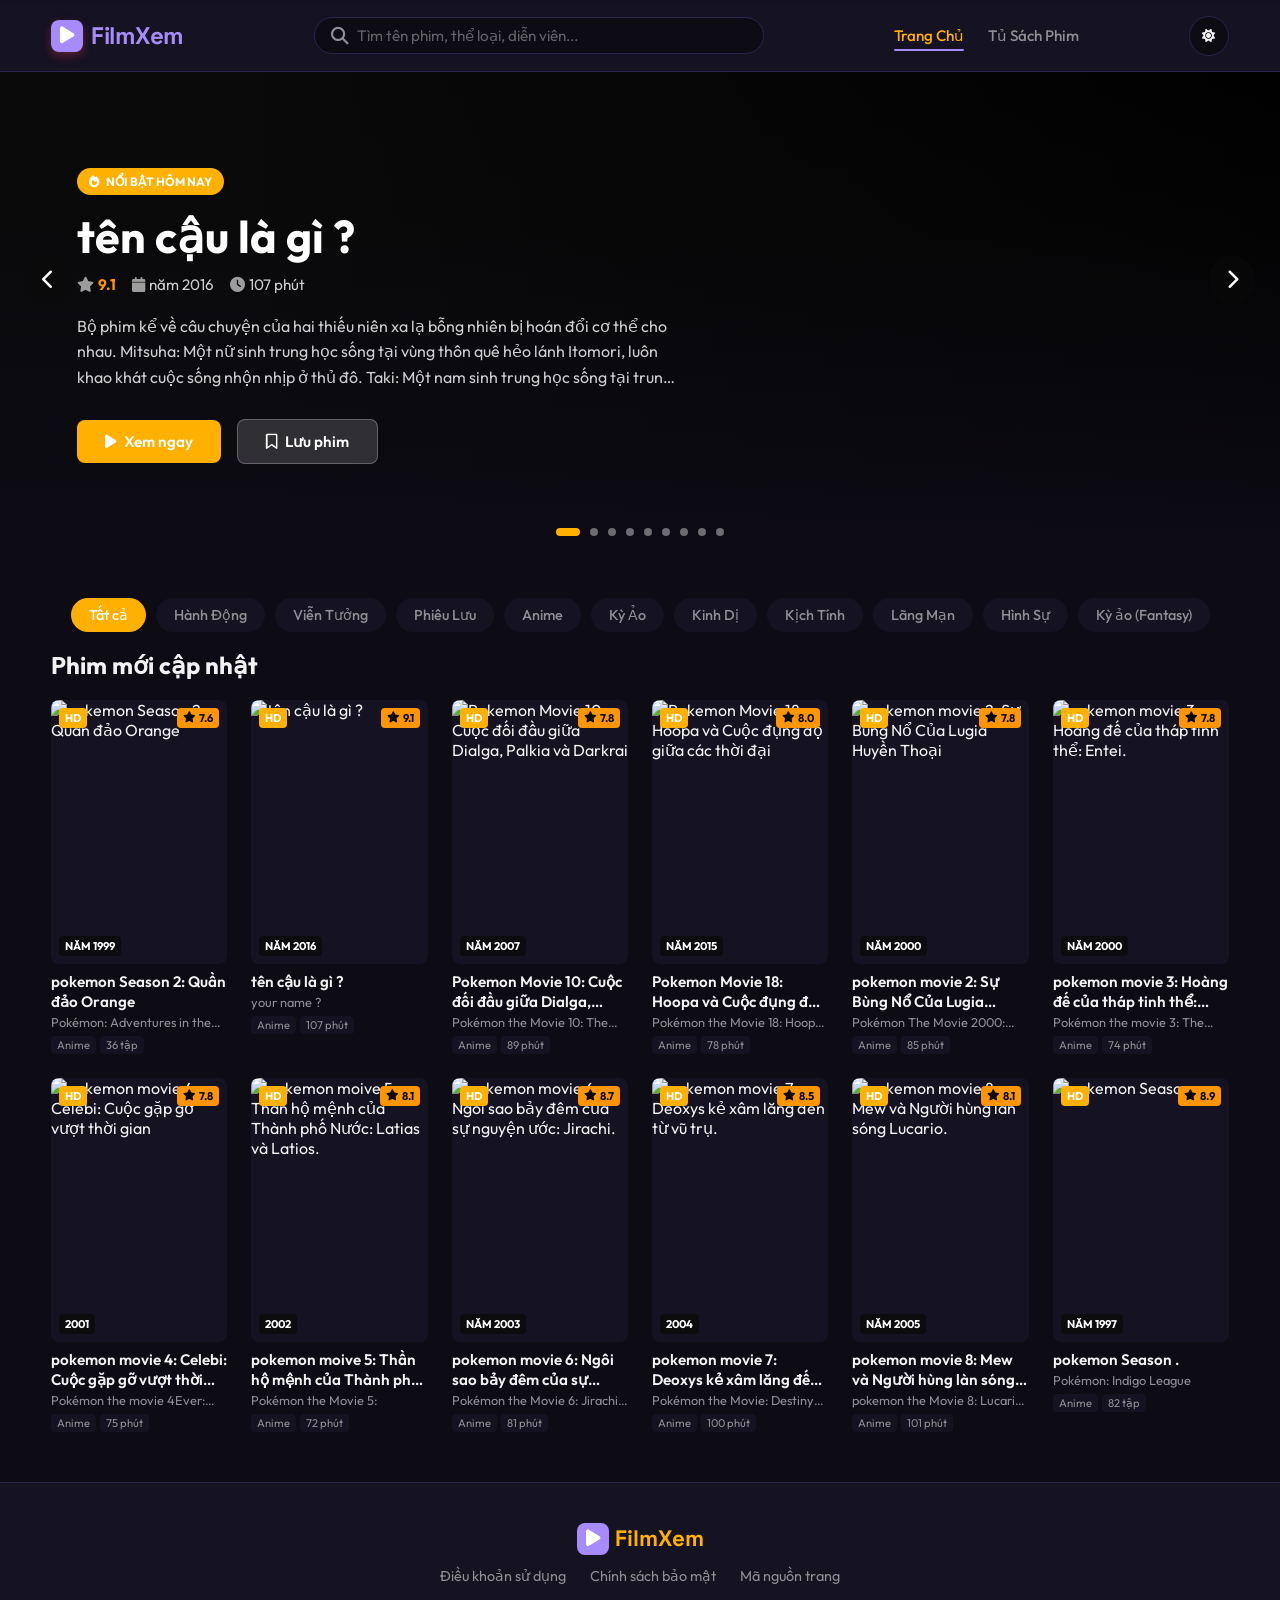
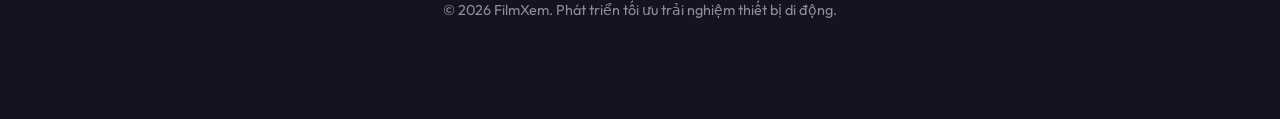
==== index.html @ 0a48dfa0 "implement modular JavaScript controllers and update navigation links across core pages" ====
<!DOCTYPE html>
<html lang="vi">

<head>
  <meta charset="UTF-8">
  <meta name="viewport"
    content="width=device-width, initial-scale=1.0, maximum-scale=1.0, user-scalable=no, viewport-fit=cover">

  <!-- SEO Meta Tags -->
  <title>FilmXem - Trang Xem Phim Trực Tuyến Tốc Độ Cao</title>
  <meta name="description"
    content="FilmXem - Nền tảng xem phim chất lượng cao HD thuyết minh miễn phí với giao diện tối giản hiện đại. Hỗ trợ xem mượt mà trên hệ điều hành Android và các thiết bị di động.">
  <meta name="keywords" content="xem phim, phim moi, phim hd, phim thuyet minh, phim vietsub, filmxem, phim android">
  <meta name="robots" content="index, follow">
  <!-- Favicon / Theme Color for Android / PWA Manifest -->
  <meta name="theme-color" content="#f8fafc" id="themeColorMeta">
  <link rel="icon" type="image/png"
    href="https://i.ibb.co/qMSpTGq1/gugugaga.png">
  <link rel="manifest" href="manifest.json">
  <!-- Google Fonts -->
  <link rel="preconnect" href="https://fonts.googleapis.com">
  <link rel="preconnect" href="https://fonts.gstatic.com" crossorigin>

  <!-- Font Awesome Icons -->
  <link rel="stylesheet" href="https://cdnjs.cloudflare.com/ajax/libs/font-awesome/6.4.0/css/all.min.css">

  <!-- Custom Stylesheets -->
  <link rel="stylesheet" href="css/main.css">
  <link rel="stylesheet" href="css/home.css">
</head>

<body>

  <!-- ==========================================
       MAIN HEADER (DESKTOP)
       ========================================== -->
  <header class="main-header" id="mainHeader">
    <a href="index.html" class="logo" id="headerLogo">
      <div class="logo-icon"><i class="fa-solid fa-play"></i></div>
      FilmXem
    </a>

    <!-- Search Bar -->
    <div class="search-container" id="searchContainer">
      <div class="search-box">
        <i class="fa-solid fa-magnifying-glass search-icon"></i>
        <input type="text" class="search-input js-search-input" placeholder="Tìm tên phim, thể loại, diễn viên..."
          id="desktopSearchInput">
      </div>
    </div>

    <!-- Desktop Navigation Links -->
    <nav class="desktop-nav" id="desktopNav">
      <a href="#" class="nav-link active" data-view="home" id="navHomeLink">Trang Chủ</a>
      <a href="#" class="nav-link" data-view="saved" id="navSavedLink">Tủ Sách Phim</a>
    </nav>

    <!-- Header Actions (Theme Toggle) -->
    <div class="header-actions" id="headerActions">
      <button class="theme-toggle-btn" id="themeToggleBtn" aria-label="Đổi giao diện sáng/tối">
        <i class="fa-solid fa-moon"></i>
      </button>
    </div>
  </header>

  <!-- ==========================================
       MOBILE SEARCH OVERLAY
       ========================================== -->
  <div class="mobile-search-overlay" id="mobileSearchOverlay">
    <button class="theme-toggle-btn" id="closeMobileSearch" aria-label="Đóng tìm kiếm">
      <i class="fa-solid fa-arrow-left"></i>
    </button>
    <div class="mobile-search-box">
      <i class="fa-solid fa-magnifying-glass search-icon"></i>
      <input type="text" class="mobile-search-input js-search-input" placeholder="Tìm kiếm phim..."
        id="mobileSearchInput">
    </div>
  </div>

  <!-- ==========================================
     HERO BANNER (CAROUSEL)
     ========================================== -->
  <section class="hero-wrapper" id="heroWrapper">
    <div class="hero-banner" id="heroBanner">
      <!-- Carousel được render hoàn toàn bởi JS -->
    </div>
  </section>

  <!-- ==========================================
       CATEGORIES / GENRES
       ========================================== -->
  <section class="categories-section" id="categoriesSection">
    <div class="genres-scroll no-scrollbar" id="genresScroll">
      <!-- Dynamic Genre Badges Loaded from home.js -->
    </div>
  </section>

  <!-- ==========================================
       MAIN MOVIES LIST
       ========================================== -->
  <main class="movies-section" id="moviesSection">
    <div class="section-header">
      <h2 class="section-title" id="sectionTitle">Phim mới cập nhật</h2>
    </div>

    <div class="movies-grid" id="moviesGrid">
      <!-- Dynamic Movies Grid Loaded from home.js -->
    </div>
  </main>

  <!-- ==========================================
       FOOTER
       ========================================== -->
  <footer class="main-footer" id="mainFooter">
    <div class="footer-logo">
      <div class="logo-icon" style="box-shadow: none;"><i class="fa-solid fa-play animate-pulse"></i></div>
      FilmXem
    </div>
    <div class="footer-links">
      <a href="Terms-of-use.html" class="footer-link">Điều khoản sử dụng</a>
      <a href="Privacy-policy" class="footer-link">Chính sách bảo mật</a>
      <a href="https://github.com/khanhdocnope/film/tree/main" class="footer-link">Mã nguồn trang</a>
    </div>
    <p>&copy; 2026 FilmXem. Phát triển tối ưu trải nghiệm thiết bị di động.</p>
  </footer>

  <!-- ==========================================
       MOBILE BOTTOM NAVIGATION BAR
       ========================================== -->
  <nav class="mobile-nav-bar" id="mobileNavBar">
    <button class="mobile-nav-item active" data-tab="home" id="btnTabHome">
      <i class="fa-solid fa-house"></i>
      <span>Trang chủ</span>
    </button>
    <button class="mobile-nav-item" data-tab="genres" id="btnTabGenres">
      <i class="fa-solid fa-shapes"></i>
      <span>Thể loại</span>
    </button>
    <button class="mobile-nav-item" data-tab="search" id="btnTabSearch">
      <i class="fa-solid fa-magnifying-glass"></i>
      <span>Tìm kiếm</span>
    </button>
    <button class="mobile-nav-item" data-tab="saved" id="btnTabSaved">
      <i class="fa-solid fa-bookmark"></i>
      <span>Đã lưu</span>
    </button>
  </nav>

  <!-- Load Scripts -->
  <script src="js/database.js"></script>
  <script src="js/core.js"></script>
  <script src="js/home.js"></script>
</body>

</html>
---- css/main.css ----
@import url('https://fonts.googleapis.com/css2?family=Outfit:wght@300;400;500;600;700;800&family=Space+Grotesk:wght@500;700&display=swap');

/* ==========================================
   DESIGN SYSTEM & VARIABLES
   ========================================== */
:root {
  /* Fonts */
  --font-primary: 'Outfit', -apple-system, BlinkMacSystemFont, "Segoe UI", Roboto, Helvetica, Arial, sans-serif;
  --font-display: 'Space Grotesk', -apple-system, BlinkMacSystemFont, "Segoe UI", Roboto, Helvetica, Arial, sans-serif;

  /* Colors (Light Mode Default - Clean & Flat) */
  --bg-primary: #F5F3FF;
  --bg-secondary: #FFFFFF;
  --text-primary: #1C1C1E;
  --text-secondary: #8E8E93;
  --text-muted: #AEAEB2;
  
  --accent: #FF9500;           /* Golden/Amber matching her eyes & hair */
  --accent-rgb: 255, 149, 0;
  --accent-gradient: #8B5CF6;  /* Soft purple accent */
  --accent-light: rgba(255, 149, 0, 0.08);
  
  --border-color: #E9D5FF;     /* Soft lilac border */
  --glass-bg: #FFFFFF;
  --glass-border: #E5E5EA;
  --backdrop-blur: none;       /* NO Glassmorphism */
  
  /* Shadows - Minimal usage, very light */
  --shadow-sm: 0 1px 4px rgba(0,0,0,0.08);
  --shadow-md: 0 1px 4px rgba(0,0,0,0.08);
  --shadow-lg: 0 1px 4px rgba(0,0,0,0.08);
  --card-shadow: 0 1px 4px rgba(0,0,0,0.08);
  
  /* Radii */
  --radius-sm: 8px;
  --radius-md: 8px;
  --radius-lg: 12px;
  --radius-full: 9999px;

  /* Layout */
  --header-height: 72px;
  --mobile-nav-height: 64px;
  --transition-smooth: all 0.2s ease;
}

/* Dark Mode Variables (Netflix/Apple TV+ style) */
body.dark-mode {
  --bg-primary: #0D0B14;       /* Deep violet-black matching uniform shadows */
  --bg-secondary: #151221;     /* Deep slate purple matching uniform/leaves */
  --text-primary: rgba(255, 255, 255, 0.95); /* Pure white */
  --text-secondary: #8E8E93;   /* Muted gray */
  --text-muted: #636366;       /* Darker muted gray */
  
  --accent: #FFB000;           /* Vibrant golden yellow matching her eyes */
  --accent-rgb: 255, 176, 0;
  --accent-gradient: #A78BFA;  /* Lavender accent */
  --accent-light: rgba(255, 176, 0, 0.1);
  
  --border-color: #2E224F;     /* Dark purple border */
  --glass-bg: #151221;
  --glass-border: #2E224F;
  
  --shadow-sm: 0 1px 4px rgba(0,0,0,0.08);
  --shadow-md: 0 1px 4px rgba(0,0,0,0.08);
  --shadow-lg: 0 1px 4px rgba(0,0,0,0.08);
  --card-shadow: 0 1px 4px rgba(0,0,0,0.08);
}

/* ==========================================
   BASE RESETS
   ========================================== */
* {
  box-sizing: border-box;
  margin: 0;
  padding: 0;
}

body {
  font-family: var(--font-primary);
  background-color: var(--bg-primary);
  color: var(--text-primary);
  overflow-x: hidden;
  transition: background-color 0.4s ease, color 0.4s ease;
  min-height: 100vh;
  -webkit-tap-highlight-color: transparent;
}

a {
  text-decoration: none;
  color: inherit;
}

button {
  background: none;
  border: none;
  cursor: pointer;
  font-family: inherit;
  outline: none;
}

img {
  max-width: 100%;
  height: auto;
  display: block;
}

/* Scrollbar */
::-webkit-scrollbar {
  width: 8px;
  height: 8px;
}
::-webkit-scrollbar-track {
  background: var(--bg-primary);
}
::-webkit-scrollbar-thumb {
  background: var(--border-color);
  border-radius: var(--radius-full);
}
::-webkit-scrollbar-thumb:hover {
  background: var(--text-muted);
}

.no-scrollbar::-webkit-scrollbar {
  display: none;
}
.no-scrollbar {
  -ms-overflow-style: none;
  scrollbar-width: none;
}

/* ==========================================
   HEADER SECTION
   ========================================== */
.main-header {
  position: fixed;
  top: 0;
  left: 0;
  width: 100%;
  height: var(--header-height);
  background-color: var(--glass-bg);
  backdrop-filter: var(--backdrop-blur);
  -webkit-backdrop-filter: var(--backdrop-blur);
  border-bottom: 1px solid var(--glass-border);
  z-index: 100;
  display: flex;
  align-items: center;
  justify-content: space-between;
  padding: 0 4%;
  transition: var(--transition-smooth);
}

.main-header.scrolled {
  box-shadow: var(--shadow-sm);
  background-color: var(--bg-secondary);
}

.logo {
  display: flex;
  align-items: center;
  gap: 8px;
  font-family: var(--font-display);
  font-size: 1.5rem;
  font-weight: 700;
  letter-spacing: -0.5px;
  background: var(--accent-gradient);
  -webkit-background-clip: text;
  -webkit-text-fill-color: transparent;
}

.logo-icon {
  width: 32px;
  height: 32px;
  background: var(--accent-gradient);
  border-radius: 8px;
  display: flex;
  align-items: center;
  justify-content: center;
  color: white;
  -webkit-text-fill-color: white;
  font-size: 1.2rem;
  box-shadow: 0 4px 10px rgba(244, 63, 94, 0.3);
}

/* Search Box */
.search-container {
  flex: 0 1 450px;
  position: relative;
  margin: 0 20px;
}

.search-box {
  width: 100%;
  display: flex;
  align-items: center;
  background-color: var(--bg-primary);
  border: 1.5px solid var(--border-color);
  border-radius: var(--radius-full);
  padding: 8px 16px;
  transition: var(--transition-smooth);
}

.search-box:focus-within {
  border-color: var(--accent);
  box-shadow: 0 0 0 4px var(--accent-light);
  background-color: var(--bg-secondary);
}

.search-input {
  width: 100%;
  border: none;
  background: transparent;
  color: var(--text-primary);
  font-family: inherit;
  font-size: 0.95rem;
  margin-left: 8px;
  outline: none;
}

.search-input::placeholder {
  color: var(--text-muted);
}

.search-icon {
  color: var(--text-secondary);
  font-size: 1.1rem;
}

/* Nav Links */
.desktop-nav {
  display: flex;
  align-items: center;
  gap: 24px;
}

.nav-link {
  font-weight: 500;
  font-size: 0.95rem;
  color: var(--text-secondary);
  transition: var(--transition-smooth);
  position: relative;
  padding: 6px 0;
}

.nav-link:hover, .nav-link.active {
  color: var(--accent);
}

.nav-link::after {
  content: '';
  position: absolute;
  bottom: 0;
  left: 0;
  width: 0;
  height: 2px;
  background: var(--accent-gradient);
  transition: var(--transition-smooth);
  border-radius: var(--radius-full);
}

.nav-link:hover::after, .nav-link.active::after {
  width: 100%;
}

.header-actions {
  display: flex;
  align-items: center;
  gap: 16px;
}

.theme-toggle-btn {
  width: 40px;
  height: 40px;
  border-radius: var(--radius-full);
  display: flex;
  align-items: center;
  justify-content: center;
  background-color: var(--bg-primary);
  border: 1px solid var(--border-color);
  color: var(--text-primary);
  transition: var(--transition-smooth);
}

.theme-toggle-btn:hover {
  transform: rotate(15deg) scale(1.05);
  background-color: var(--border-color);
}

/* ==========================================
   MOBILE SEARCH OVERLAY
   ========================================== */
.mobile-search-overlay {
  position: fixed;
  top: 0;
  left: 0;
  width: 100%;
  height: var(--header-height);
  background-color: var(--bg-secondary);
  z-index: 101;
  display: flex;
  align-items: center;
  padding: 0 16px;
  gap: 12px;
  transform: translateY(-100%);
  transition: var(--transition-smooth);
  box-shadow: var(--shadow-sm);
}

.mobile-search-overlay.active {
  transform: translateY(0);
}

.mobile-search-box {
  flex-grow: 1;
  display: flex;
  align-items: center;
  background-color: var(--bg-primary);
  border: 1px solid var(--border-color);
  border-radius: var(--radius-full);
  padding: 8px 12px;
}

.mobile-search-input {
  width: 100%;
  border: none;
  background: transparent;
  outline: none;
  color: var(--text-primary);
  font-family: inherit;
  font-size: 0.95rem;
  margin-left: 6px;
}

/* ==========================================
   SHARED MOVIE CARDS (FOR RELATED GRIDS)
   ========================================== */
.movie-card {
  background-color: transparent !important;
  border-radius: 0 !important;
  border: none !important;
  overflow: visible !important;
  box-shadow: none !important;
  display: flex;
  flex-direction: column;
  height: auto;
  text-decoration: none;
}

.movie-card:hover {
  transform: none;
}

.card-poster-wrapper {
  position: relative;
  width: 100%;
  aspect-ratio: 2 / 3;
  border-radius: 8px;
  overflow: hidden;
  background-color: var(--bg-secondary);
  transition: transform 0.2s ease;
}

.movie-card:hover .card-poster-wrapper {
  transform: scale(1.05);
  box-shadow: 0 12px 24px rgba(0, 0, 0, 0.5);
}

.card-poster {
  width: 100%;
  height: 100%;
  object-fit: cover;
}

.card-badges {
  position: absolute;
  top: 8px;
  left: 8px;
  right: 8px;
  bottom: 8px;
  z-index: 2;
  pointer-events: none;
}

.card-badge {
  position: absolute;
  padding: 3px 6px;
  border-radius: 4px;
  font-size: 0.7rem;
  font-weight: 700;
  text-transform: uppercase;
  color: white;
  box-shadow: none;
}

.badge-quality {
  top: 0;
  left: 0;
  background-color: var(--accent);
}

.badge-rating {
  top: 0;
  right: 0;
  background-color: #FF9500;
  color: #0A0A0B;
  display: flex;
  align-items: center;
  gap: 3px;
}

.badge-year {
  bottom: 0;
  left: 0;
  background-color: rgba(10, 10, 11, 0.8);
}

.card-hover-overlay {
  position: absolute;
  inset: 0;
  background: rgba(10, 10, 11, 0.4);
  backdrop-filter: none;
  -webkit-backdrop-filter: none;
  display: flex;
  align-items: center;
  justify-content: center;
  opacity: 0;
  transition: var(--transition-smooth);
  z-index: 1;
}

.movie-card:hover .card-hover-overlay {
  opacity: 1;
}

.play-circle {
  width: 44px;
  height: 44px;
  border-radius: var(--radius-full);
  background: var(--accent);
  color: white;
  display: flex;
  align-items: center;
  justify-content: center;
  font-size: 1.25rem;
  box-shadow: none;
  transform: scale(0.8);
  transition: var(--transition-smooth);
}

.movie-card:hover .play-circle {
  transform: scale(1);
}

.card-info {
  padding: 8px 0 0 0;
  display: flex;
  flex-direction: column;
  background-color: transparent !important;
}

.card-title {
  font-size: 0.95rem;
  font-weight: 600;
  line-height: 1.3;
  color: var(--text-primary);
  margin-bottom: 2px;
  display: -webkit-box;
  -webkit-line-clamp: 2;
  -webkit-box-orient: vertical;
  overflow: hidden;
}

.card-title-sub {
  font-size: 0.8rem;
  color: var(--text-secondary);
  margin-bottom: 4px;
  display: -webkit-box;
  -webkit-line-clamp: 1;
  -webkit-box-orient: vertical;
  overflow: hidden;
}

.card-tags {
  display: flex;
  flex-wrap: wrap;
  gap: 4px;
  margin-top: 2px;
}

.card-tag {
  font-size: 0.7rem;
  color: var(--text-secondary);
  background-color: var(--bg-secondary);
  padding: 2px 6px;
  border-radius: 4px;
  border: none;
}

/* ==========================================
   FOOTER
   ========================================== */
.main-footer {
  background-color: var(--bg-secondary);
  border-top: 1px solid var(--border-color);
  padding: 40px 4% 100px;
  text-align: center;
  color: var(--text-secondary);
  font-size: 0.9rem;
}

.footer-logo {
  font-family: var(--font-display);
  font-weight: 700;
  font-size: 1.4rem;
  margin-bottom: 12px;
  color: var(--accent);
  display: inline-flex;
  align-items: center;
  gap: 6px;
}

.footer-links {
  display: flex;
  justify-content: center;
  gap: 24px;
  margin-bottom: 16px;
  flex-wrap: wrap;
}

.footer-link:hover {
  color: var(--accent);
}

/* ==========================================
   MOBILE BOTTOM NAVIGATION BAR
   ========================================== */
.mobile-nav-bar {
  position: fixed;
  bottom: 0;
  left: 0;
  width: 100%;
  height: var(--mobile-nav-height);
  background-color: var(--glass-bg);
  backdrop-filter: var(--backdrop-blur);
  -webkit-backdrop-filter: var(--backdrop-blur);
  border-top: 1px solid var(--glass-border);
  z-index: 100;
  display: none;
  align-items: center;
  justify-content: space-around;
  padding: 0 10px;
  box-shadow: 0 -4px 15px rgba(0, 0, 0, 0.04);
}

.mobile-nav-item {
  display: flex;
  flex-direction: column;
  align-items: center;
  justify-content: center;
  gap: 4px;
  color: var(--text-secondary);
  font-size: 0.75rem;
  font-weight: 500;
  width: 60px;
  height: 100%;
  transition: var(--transition-smooth);
}

.mobile-nav-item i {
  font-size: 1.25rem;
  transition: var(--transition-smooth);
}

.mobile-nav-item.active {
  color: var(--accent);
}

.mobile-nav-item.active i {
  transform: translateY(-2px);
  color: var(--accent);
}

/* ==========================================
   ANIMATIONS
   ========================================== */
@keyframes fadeInUp {
  from {
    opacity: 0;
    transform: translateY(20px);
  }
  to {
    opacity: 1;
    transform: translateY(0);
  }
}

/* ==========================================
   MEDIA QUERIES (COMMON MOBILE/TABLET)
   ========================================== */
@media (max-width: 768px) {
  :root {
    --header-height: 60px;
  }

  body {
    padding-bottom: var(--mobile-nav-height);
  }

  .desktop-nav, .search-container {
    display: none;
  }

  .main-header {
    padding: 0 16px;
    height: var(--header-height);
  }

  .mobile-nav-bar {
    display: flex;
  }

  .movie-card {
    border-radius: var(--radius-sm);
  }

  .card-info {
    padding: 8px;
  }

  .card-title {
    font-size: 0.85rem;
  }

  .card-title-sub {
    font-size: 0.75rem;
    margin-bottom: 4px;
  }

  .card-tags {
    display: none;
  }

  .main-footer {
    padding: 30px 10px 80px;
  }
}
---- css/home.css ----
/* ==========================================
   HOMEPAGE SPECIFIC STYLES
   ========================================== */

.hero-wrapper {
  margin-top: 0;
  padding: 0;
  position: relative;
  width: 100%;
}

.hero-banner {
  position: relative;
  width: 100%;
  height: 560px;
  overflow: hidden;
  background-color: #000;
}

.carousel-container {
  position: relative;
  width: 100%;
  height: 100%;
  overflow: hidden;
}

.carousel-slides {
  display: flex;
  width: 100%;
  height: 100%;
  transition: transform 0.5s cubic-bezier(0.25, 1, 0.5, 1);
  margin: 0;
  padding: 0;
}

.carousel-slide {
  flex: 0 0 100%;
  width: 100%;
  height: 100%;
  background-size: cover;
  background-position: center;
  background-repeat: no-repeat;
  position: relative;
  box-sizing: border-box;
}

.carousel-slide .hero-overlay {
  position: absolute;
  inset: 0;
  background: linear-gradient(to top, var(--bg-primary) 0%, rgba(10, 10, 11, 0.3) 60%, transparent 100%),
              linear-gradient(to right, rgba(10, 10, 11, 0.95) 20%, rgba(10, 10, 11, 0.4) 60%, transparent 100%);
  display: flex;
  align-items: center;
  padding: var(--header-height) 6% 0;
  box-sizing: border-box;
}

body:not(.dark-mode) .carousel-slide .hero-overlay {
  background: linear-gradient(to top, var(--bg-primary) 0%, rgba(255, 255, 255, 0.3) 60%, transparent 100%),
              linear-gradient(to right, rgba(255, 255, 255, 0.95) 20%, rgba(255, 255, 255, 0.4) 60%, transparent 100%);
}

.hero-content {
  max-width: 600px;
  color: #FFFFFF;
  z-index: 2;
  animation: fadeInUp 0.8s cubic-bezier(0.2, 0.8, 0.2, 1);
}

body:not(.dark-mode) .hero-content {
  color: #1C1C1E;
}

.hero-badge {
  display: inline-flex;
  align-items: center;
  gap: 6px;
  background-color: var(--accent);
  color: white !important;
  padding: 6px 12px;
  border-radius: var(--radius-full);
  font-size: 0.75rem;
  font-weight: 700;
  text-transform: uppercase;
  margin-bottom: 16px;
}

.hero-title {
  font-family: var(--font-primary);
  font-size: 2.8rem;
  font-weight: 700;
  line-height: 1.15;
  margin-bottom: 12px;
}

.hero-meta {
  display: flex;
  align-items: center;
  flex-wrap: wrap;
  gap: 16px;
  font-size: 0.95rem;
  color: rgba(255, 255, 255, 0.8);
  margin-bottom: 20px;
}

body:not(.dark-mode) .hero-meta {
  color: var(--text-secondary);
}

.meta-item {
  display: flex;
  align-items: center;
  gap: 4px;
}

.meta-item i {
  color: rgba(255, 255, 255, 0.6);
}

body:not(.dark-mode) .meta-item i {
  color: var(--text-muted);
}

.meta-item.rating {
  color: #FF9500;
  font-weight: 700;
}

.hero-desc {
  font-size: 1rem;
  line-height: 1.6;
  color: rgba(255, 255, 255, 0.8);
  margin-bottom: 28px;
  display: -webkit-box;
  -webkit-line-clamp: 3;
  -webkit-box-orient: vertical;
  overflow: hidden;
}

body:not(.dark-mode) .hero-desc {
  color: var(--text-secondary);
}

.hero-actions {
  display: flex;
  align-items: center;
  gap: 16px;
}

.btn {
  display: inline-flex;
  align-items: center;
  justify-content: center;
  gap: 8px;
  padding: 12px 28px;
  font-weight: 600;
  border-radius: 8px;
  font-size: 0.95rem;
  transition: var(--transition-smooth);
}

.btn-primary {
  background-color: var(--accent);
  color: white;
  box-shadow: none;
}

.btn-primary:hover {
  background-color: #ff476f;
  transform: translateY(-2px);
}

.btn-secondary {
  background-color: rgba(255, 255, 255, 0.15);
  color: white;
  border: 1px solid rgba(255, 255, 255, 0.25);
  backdrop-filter: none;
}

body:not(.dark-mode) .btn-secondary {
  background-color: rgba(0, 0, 0, 0.05);
  color: #1C1C1E;
  border: 1px solid rgba(0, 0, 0, 0.15);
}

.btn-secondary:hover {
  background-color: rgba(255, 255, 255, 0.25);
  transform: translateY(-2px);
}

body:not(.dark-mode) .btn-secondary:hover {
  background-color: rgba(0, 0, 0, 0.1);
}

/* Categories Section */
.categories-section {
  padding: 30px 4% 10px;
}

.section-header {
  display: flex;
  align-items: center;
  justify-content: space-between;
  margin-bottom: 20px;
}

.section-title {
  font-family: var(--font-primary);
  font-size: 1.5rem;
  font-weight: 700;
  display: flex;
  align-items: center;
  gap: 8px;
}

/* Remove vertical pink bar indicator */
.section-title::before {
  display: none !important;
}

.genres-scroll {
  display: flex;
  gap: 12px;
  overflow-x: auto;
  padding: 4px 0 16px;
  scroll-behavior: smooth;
  scroll-snap-type: x mandatory;
}

.genre-badge {
  scroll-snap-align: start;
  flex: 0 0 auto;
  padding: 8px 18px;
  background-color: var(--bg-secondary);
  border: none !important;
  border-radius: var(--radius-full);
  font-size: 0.9rem;
  font-weight: 500;
  color: var(--text-secondary);
  transition: var(--transition-smooth);
  box-shadow: none !important;
}

.genre-badge:hover {
  color: var(--text-primary);
  background-color: var(--border-color);
  transform: none;
}

.genre-badge.active {
  background-color: var(--accent) !important;
  color: white !important;
}

/* Movie Grid */
.movies-section {
  padding: 0 4% 50px;
}

.movies-grid {
  display: grid;
  grid-template-columns: repeat(auto-fill, minmax(160px, 1fr));
  gap: 24px;
}

.no-results {
  grid-column: 1 / -1;
  text-align: center;
  padding: 60px 20px;
  color: var(--text-secondary);
}

.no-results i {
  font-size: 3rem;
  margin-bottom: 12px;
  color: var(--text-muted);
}

/* Carousel controls */
.carousel-btn {
  position: absolute;
  top: 50%;
  transform: translateY(-50%);
  background: rgba(10, 10, 11, 0.5);
  border: none;
  width: 48px;
  height: 48px;
  border-radius: 50%;
  color: white;
  font-size: 1.25rem;
  cursor: pointer;
  z-index: 10;
  transition: all 0.2s ease;
  display: flex;
  align-items: center;
  justify-content: center;
}

.carousel-btn:hover {
  background: var(--accent);
  transform: translateY(-50%) scale(1.1);
}

.carousel-btn.prev {
  left: 24px;
}

.carousel-btn.next {
  right: 24px;
}

.carousel-dots {
  position: absolute;
  bottom: 24px;
  left: 0;
  right: 0;
  display: flex;
  justify-content: center;
  gap: 10px;
  z-index: 10;
}

.dot {
  width: 8px;
  height: 8px;
  background: rgba(255, 255, 255, 0.4);
  border-radius: 50%;
  cursor: pointer;
  transition: all 0.2s ease;
}

.dot.active {
  width: 24px;
  background: var(--accent);
  border-radius: 10px;
}

/* ==========================================
   HOMEPAGE MEDIA QUERIES
   ========================================== */
@media (max-width: 900px) {
  .hero-banner {
    height: 480px;
  }

  .hero-title {
    font-size: 2.2rem;
  }
}

@media (max-width: 768px) {
  .hero-wrapper {
    padding: 0;
    margin-top: 0;
  }

  .hero-banner {
    height: 480px;
    border-radius: 0;
  }

  .carousel-slide .hero-overlay {
    padding: calc(var(--header-height) + 20px) 16px 20px;
    background: linear-gradient(to top, var(--bg-primary) 0%, rgba(10, 10, 11, 0.4) 60%, transparent 100%),
                linear-gradient(to right, rgba(10, 10, 11, 0.95) 20%, rgba(10, 10, 11, 0.4) 60%, transparent 100%) !important;
    align-items: flex-end;
  }

  body:not(.dark-mode) .carousel-slide .hero-overlay {
    background: linear-gradient(to top, var(--bg-primary) 0%, rgba(255, 255, 255, 0.4) 60%, transparent 100%),
                linear-gradient(to right, rgba(255, 255, 255, 0.95) 20%, rgba(255, 255, 255, 0.4) 60%, transparent 100%) !important;
  }

  .hero-content {
    max-width: 100%;
  }

  .hero-badge {
    margin-bottom: 8px;
    padding: 4px 8px;
    font-size: 0.7rem;
  }

  .hero-title {
    font-size: 1.8rem;
    margin-bottom: 6px;
  }

  .hero-meta {
    gap: 10px;
    margin-bottom: 12px;
    font-size: 0.8rem;
  }

  .hero-desc {
    display: none;
  }

  .hero-actions {
    width: 100%;
  }

  .hero-actions .btn {
    flex: 1;
    padding: 10px;
    font-size: 0.85rem;
    border-radius: 8px;
  }

  .categories-section {
    padding: 20px 10px 5px;
  }

  .section-title {
    font-size: 1.25rem;
  }

  .movies-section {
    padding: 0 10px 60px;
  }

  .movies-grid {
    grid-template-columns: repeat(2, 1fr);
    gap: 14px;
  }

  .carousel-btn {
    width: 36px;
    height: 36px;
    font-size: 1rem;
  }

  .carousel-btn.prev {
    left: 10px;
  }

  .carousel-btn.next {
    right: 10px;
  }
}

/* ==========================================
   GENRES SCROLL - CHỈ KÉO NGANG KHI CÓ TỪ 2 DÒNG
   ========================================== */
.genres-scroll {
  display: flex;
  flex-wrap: wrap;
  gap: 10px;
  padding: 8px 0;
  transition: all 0.2s;
}

.genres-scroll.scrollable {
  flex-wrap: nowrap;
  overflow-x: auto;
  -webkit-overflow-scrolling: touch;
  scrollbar-width: none;
  cursor: grab;
  padding-bottom: 12px;
}

.genres-scroll.scrollable:active {
  cursor: grabbing;
}

.genres-scroll.scrollable::-webkit-scrollbar {
  display: none;
}

.genres-scroll .genre-badge {
  flex: 0 0 auto;
  white-space: nowrap;
}

@media (min-width: 768px) {
  .genres-scroll {
    flex-wrap: wrap;
    overflow-x: visible;
    justify-content: center;
  }

  .genres-scroll.scrollable {
    flex-wrap: wrap;
    overflow-x: visible;
    cursor: default;
  }

  .genres-scroll.scrollable:active {
    cursor: default;
  }
}

/* ==========================================
   PERSONAL LIBRARY VIEW (THƯ VIỆN CÁ NHÂN)
   ========================================== */
.library-wrapper {
  display: flex;
  flex-direction: column;
  gap: 40px;
  width: 100%;
}

.library-section {
  display: flex;
  flex-direction: column;
  width: 100%;
}

.library-section-title {
  font-size: 1.25rem;
  font-weight: 700;
  color: var(--text-primary);
  display: flex;
  align-items: center;
  gap: 10px;
  border-left: 4px solid var(--accent);
  padding-left: 10px;
  margin-bottom: 20px;
  text-transform: uppercase;
  letter-spacing: 0.5px;
}

.btn-quick-action {
  position: absolute;
  bottom: 8px;
  right: 8px;
  z-index: 10;
  width: 34px;
  height: 34px;
  border-radius: 50%;
  background: rgba(22, 22, 26, 0.85);
  border: 1px solid rgba(255, 255, 255, 0.1);
  cursor: pointer;
  display: flex;
  align-items: center;
  justify-content: center;
  font-size: 0.9rem;
  transition: all 0.2s cubic-bezier(0.4, 0, 0.2, 1);
  box-shadow: 0 1px 4px rgba(0, 0, 0, 0.15);
}

.btn-clear-progress {
  color: #ef4444;
}

.btn-remove-bookmark {
  color: var(--accent);
}

.btn-quick-action:hover {
  background: var(--accent) !important;
  color: #fff !important;
  transform: scale(1.1);
  border-color: var(--accent);
  box-shadow: 0 4px 12px rgba(229, 9, 20, 0.3);
}

.badge-progress {
  top: 26px !important;
  left: 0 !important;
}
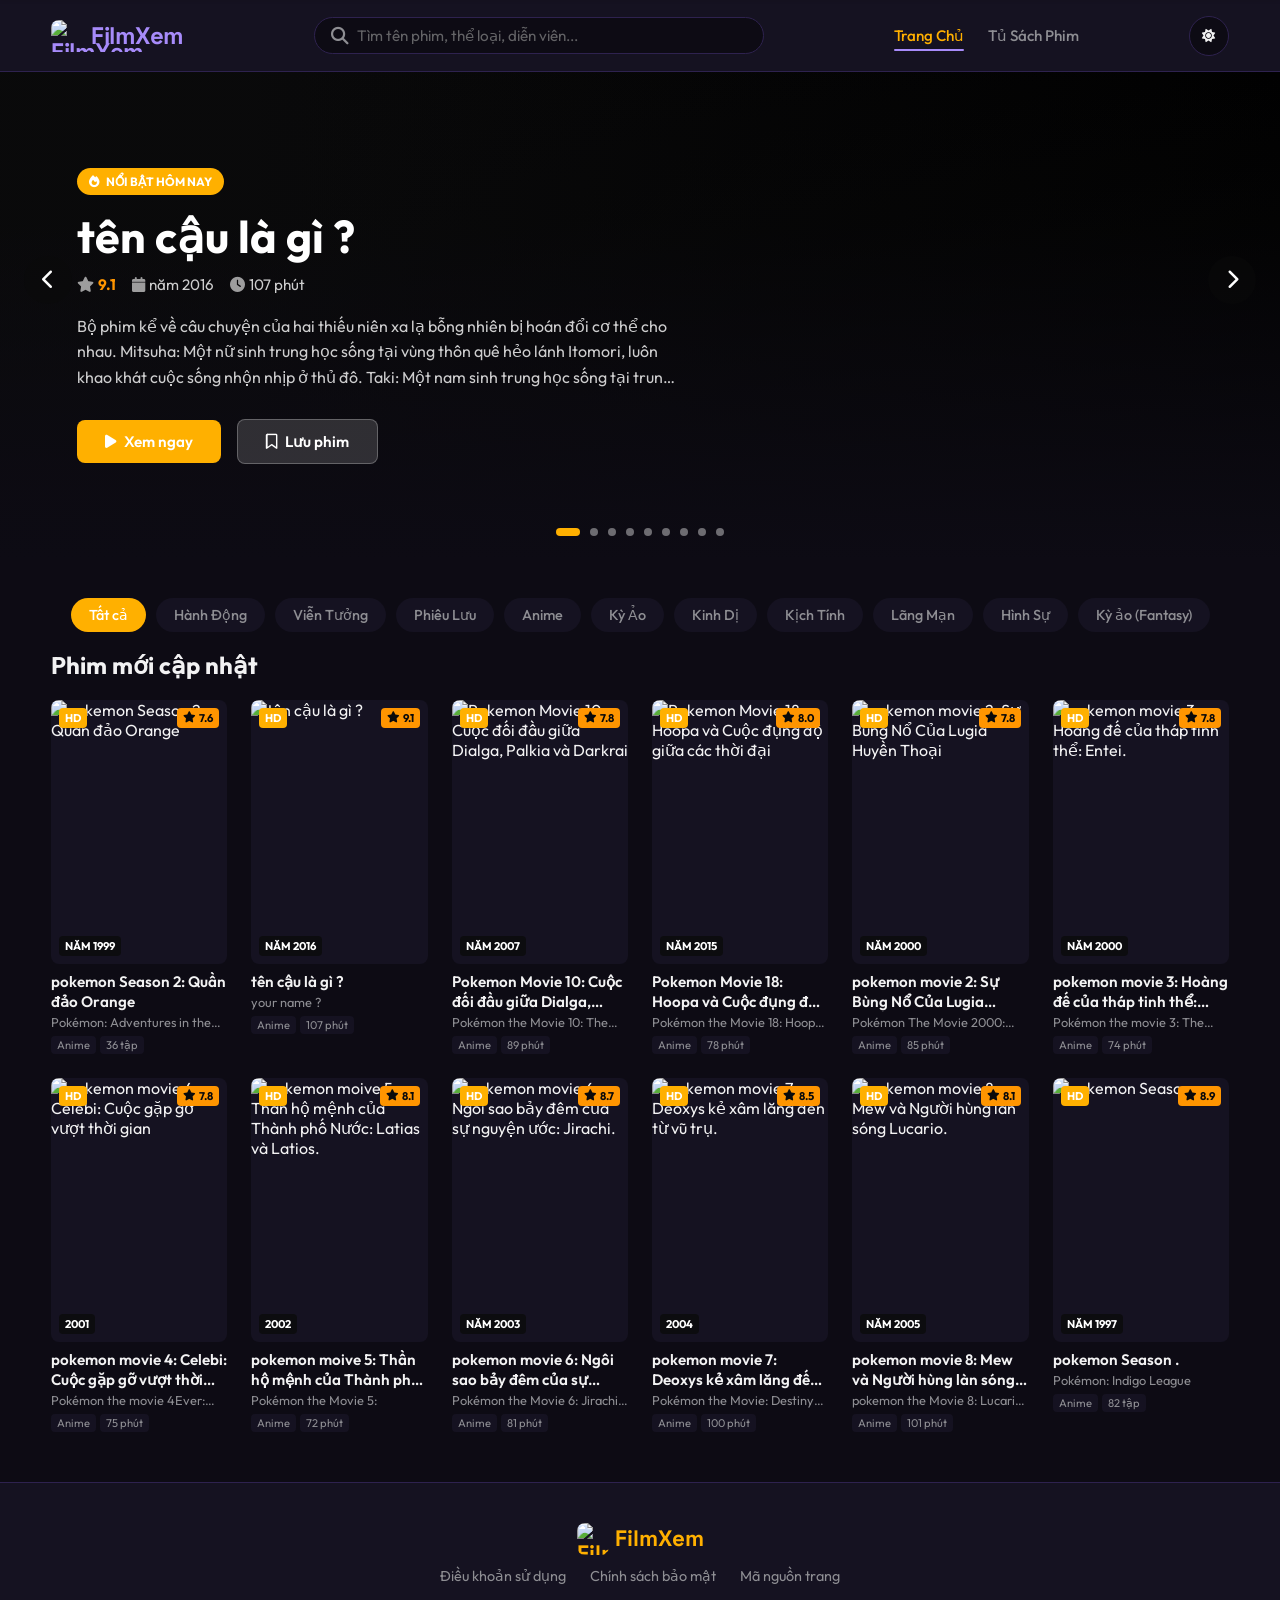
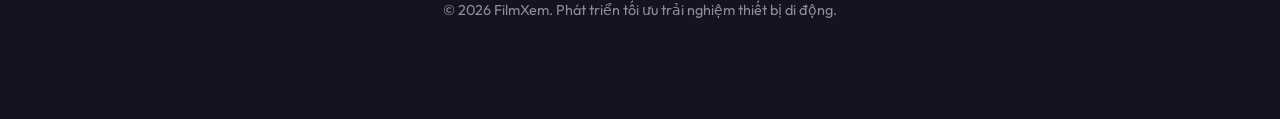
==== commit b2893fac: "add Privacy-policy and Terms-of-use styles and update logo across site pages" ====
--- a/index.html
+++ b/index.html
@@ -35,8 +35,8 @@
        MAIN HEADER (DESKTOP)
        ========================================== -->
   <header class="main-header" id="mainHeader">
-    <a href="index.html" class="logo" id="headerLogo">
-      <div class="logo-icon"><i class="fa-solid fa-play"></i></div>
+    <a href="./" class="logo" id="headerLogo">
+      <img src="https://i.ibb.co/qMSpTGq1/gugugaga.png" alt="FilmXem Logo" class="logo-img">
       FilmXem
     </a>
 
@@ -113,11 +113,11 @@
        ========================================== -->
   <footer class="main-footer" id="mainFooter">
     <div class="footer-logo">
-      <div class="logo-icon" style="box-shadow: none;"><i class="fa-solid fa-play animate-pulse"></i></div>
+      <img src="https://i.ibb.co/qMSpTGq1/gugugaga.png" alt="FilmXem Logo" class="logo-img">
       FilmXem
     </div>
     <div class="footer-links">
-      <a href="Terms-of-use.html" class="footer-link">Điều khoản sử dụng</a>
+      <a href="./Terms-of-use" class="footer-link">Điều khoản sử dụng</a>
       <a href="Privacy-policy" class="footer-link">Chính sách bảo mật</a>
       <a href="https://github.com/khanhdocnope/film/tree/main" class="footer-link">Mã nguồn trang</a>
     </div>
--- a/css/main.css
+++ b/css/main.css
@@ -181,6 +181,13 @@
   box-shadow: 0 4px 10px rgba(244, 63, 94, 0.3);
 }
 
+.logo-img {
+  width: 32px;
+  height: 32px;
+  object-fit: contain;
+  border-radius: 8px;
+}
+
 /* Search Box */
 .search-container {
   flex: 0 1 450px;
@@ -283,6 +290,10 @@
 .theme-toggle-btn:hover {
   transform: rotate(15deg) scale(1.05);
   background-color: var(--border-color);
+}
+
+#mobileSearchTriggerBtn {
+  display: none;
 }
 
 /* ==========================================
@@ -609,6 +620,10 @@
     display: none;
   }
 
+  #mobileSearchTriggerBtn {
+    display: flex;
+  }
+
   .main-header {
     padding: 0 16px;
     height: var(--header-height);
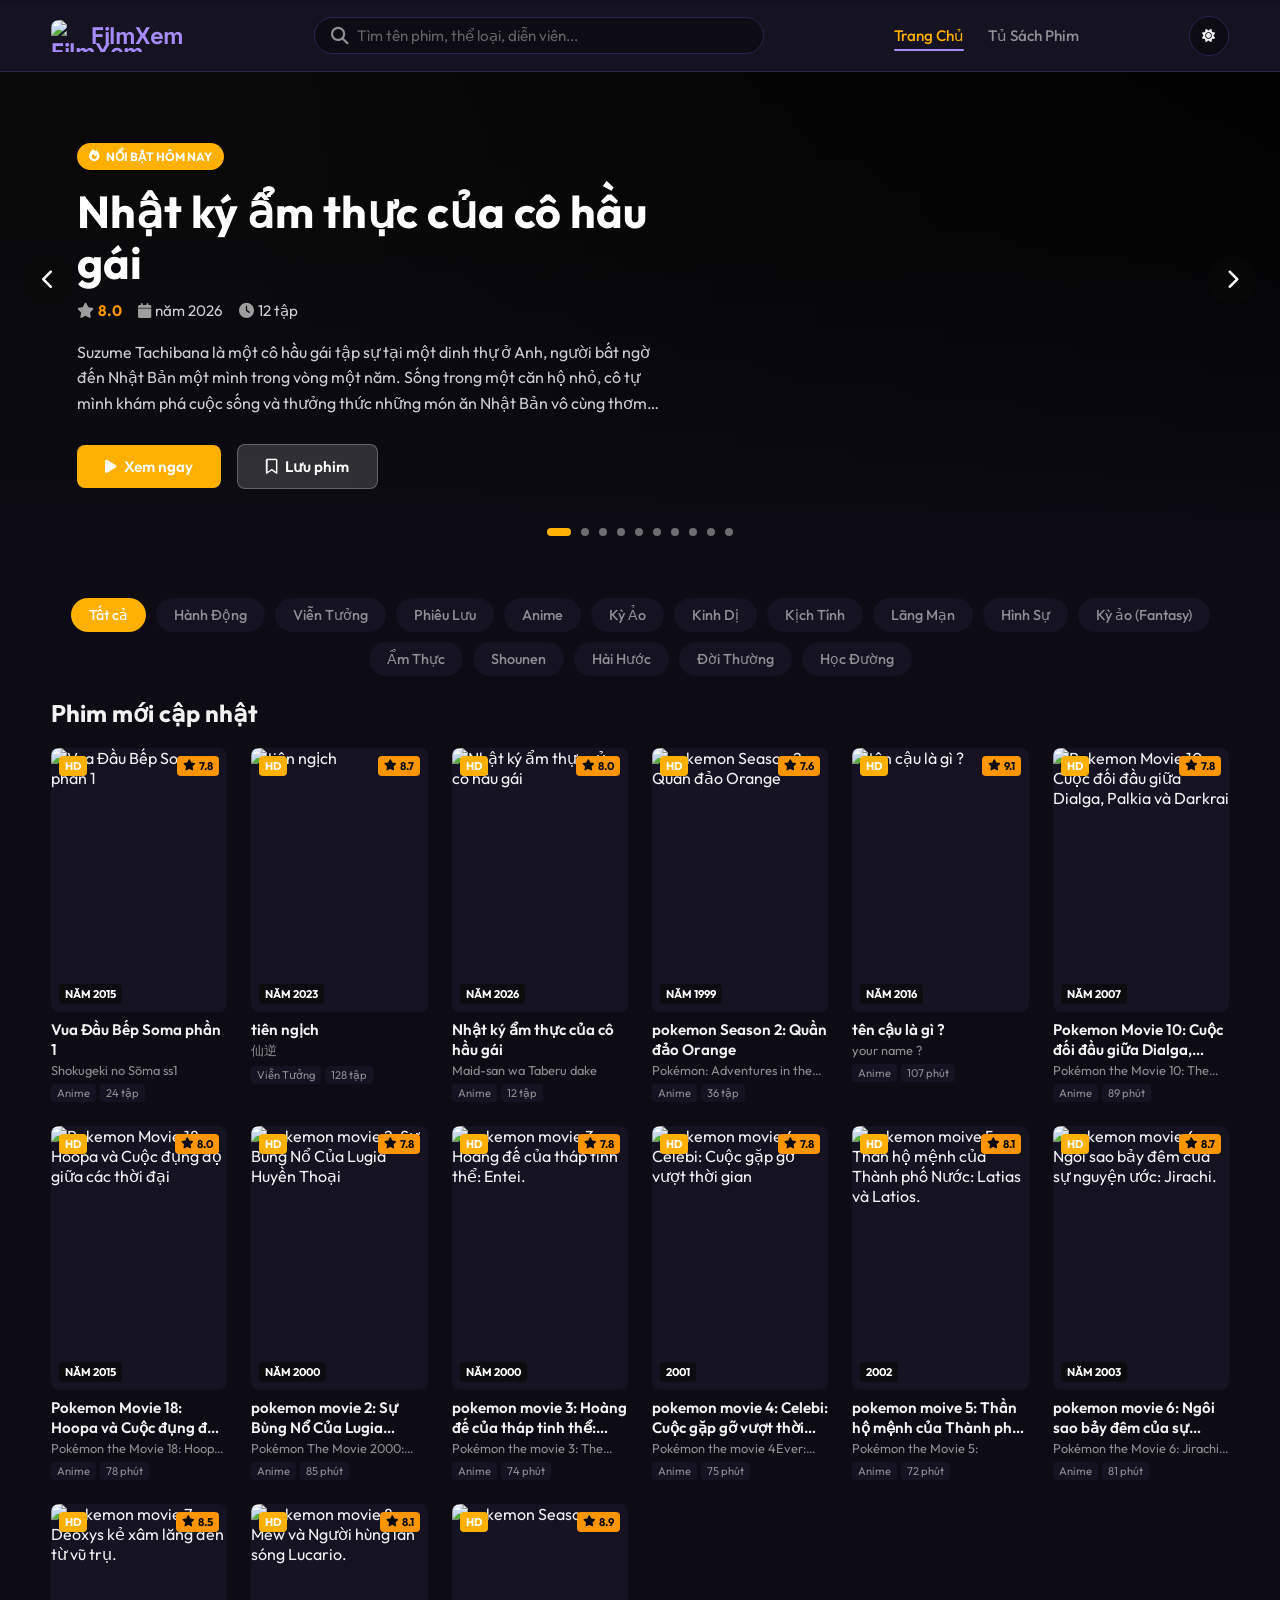
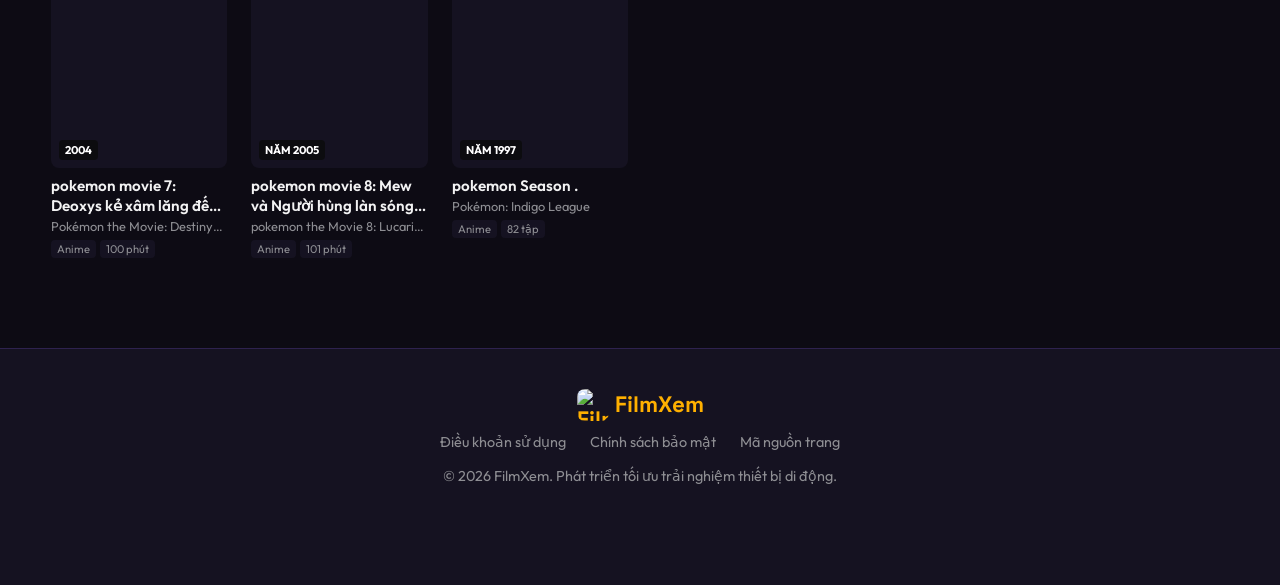
==== commit 77d61559: "implement responsive homepage hero carousel and dynamic genre filtering system" ====
--- a/index.html
+++ b/index.html
@@ -106,6 +106,8 @@
     <div class="movies-grid" id="moviesGrid">
       <!-- Dynamic Movies Grid Loaded from home.js -->
     </div>
+
+    <div class="pagination-container" id="paginationContainer"></div>
   </main>
 
   <!-- ==========================================
--- a/css/home.css
+++ b/css/home.css
@@ -558,4 +558,162 @@
 .badge-progress {
   top: 26px !important;
   left: 0 !important;
+}
+
+/* ==========================================
+   PAGINATION STYLES
+   ========================================== */
+.pagination-container {
+  display: flex;
+  justify-content: center;
+  margin-top: 40px;
+  width: 100%;
+}
+
+.pagination-wrapper {
+  display: flex;
+  flex-direction: column;
+  align-items: center;
+  gap: 16px;
+}
+
+.pagination-pages {
+  display: flex;
+  align-items: center;
+  gap: 8px;
+}
+
+.page-btn {
+  display: inline-flex;
+  align-items: center;
+  justify-content: center;
+  min-width: 44px;
+  height: 44px;
+  padding: 0 6px;
+  border-radius: 8px;
+  background-color: var(--bg-secondary);
+  border: 1px solid var(--border-color);
+  color: var(--text-primary);
+  font-family: var(--font-primary);
+  font-size: 0.95rem;
+  font-weight: 600;
+  cursor: pointer;
+  transition: var(--transition-smooth);
+}
+
+body.dark-mode .page-btn {
+  background-color: #151221;
+  border-color: #2E224F;
+}
+
+.page-btn:hover:not(:disabled) {
+  background-color: var(--border-color);
+  border-color: var(--accent);
+  color: var(--accent);
+}
+
+body.dark-mode .page-btn:hover:not(:disabled) {
+  background-color: #2E224F;
+  color: var(--accent);
+}
+
+.page-btn.active {
+  background-color: var(--accent) !important;
+  border-color: var(--accent) !important;
+  color: white !important;
+  box-shadow: 0 4px 12px rgba(var(--accent-rgb), 0.3);
+}
+
+.page-btn:disabled {
+  opacity: 0.4;
+  cursor: not-allowed;
+}
+
+.page-ellipsis {
+  display: inline-flex;
+  align-items: center;
+  justify-content: center;
+  min-width: 32px;
+  height: 44px;
+  color: var(--text-muted);
+  font-weight: 600;
+  font-size: 1rem;
+}
+
+.pagination-input-row {
+  display: flex;
+  align-items: center;
+  gap: 16px;
+}
+
+.page-go-to {
+  display: flex;
+  align-items: center;
+  border: 1px solid var(--border-color);
+  background-color: var(--bg-secondary);
+  border-radius: 8px;
+  overflow: hidden;
+  height: 40px;
+}
+
+body.dark-mode .page-go-to {
+  background-color: #151221;
+  border-color: #2E224F;
+}
+
+.page-input {
+  width: 80px;
+  height: 100%;
+  border: none;
+  background: transparent;
+  padding: 0 12px;
+  color: var(--text-primary);
+  font-family: var(--font-primary);
+  font-size: 0.9rem;
+  outline: none;
+}
+
+.page-input::-webkit-outer-spin-button,
+.page-input::-webkit-inner-spin-button {
+  -webkit-appearance: none;
+  margin: 0;
+}
+
+.page-submit-btn {
+  display: flex;
+  align-items: center;
+  justify-content: center;
+  width: 40px;
+  height: 100%;
+  border: none;
+  background-color: rgba(var(--accent-rgb), 0.1);
+  color: var(--accent);
+  cursor: pointer;
+  transition: var(--transition-smooth);
+}
+
+.page-submit-btn:hover {
+  background-color: var(--accent);
+  color: white;
+}
+
+.page-indicator {
+  display: inline-flex;
+  align-items: center;
+  justify-content: center;
+  height: 40px;
+  padding: 0 16px;
+  background-color: var(--bg-secondary);
+  border: 1px solid var(--border-color);
+  border-radius: 8px;
+  color: var(--text-secondary);
+  font-family: var(--font-primary);
+  font-size: 0.9rem;
+  font-weight: 600;
+}
+
+body.dark-mode .page-indicator {
+  background-color: #151221;
+  border-color: #2E224F;
+  color: var(--text-secondary);
 }
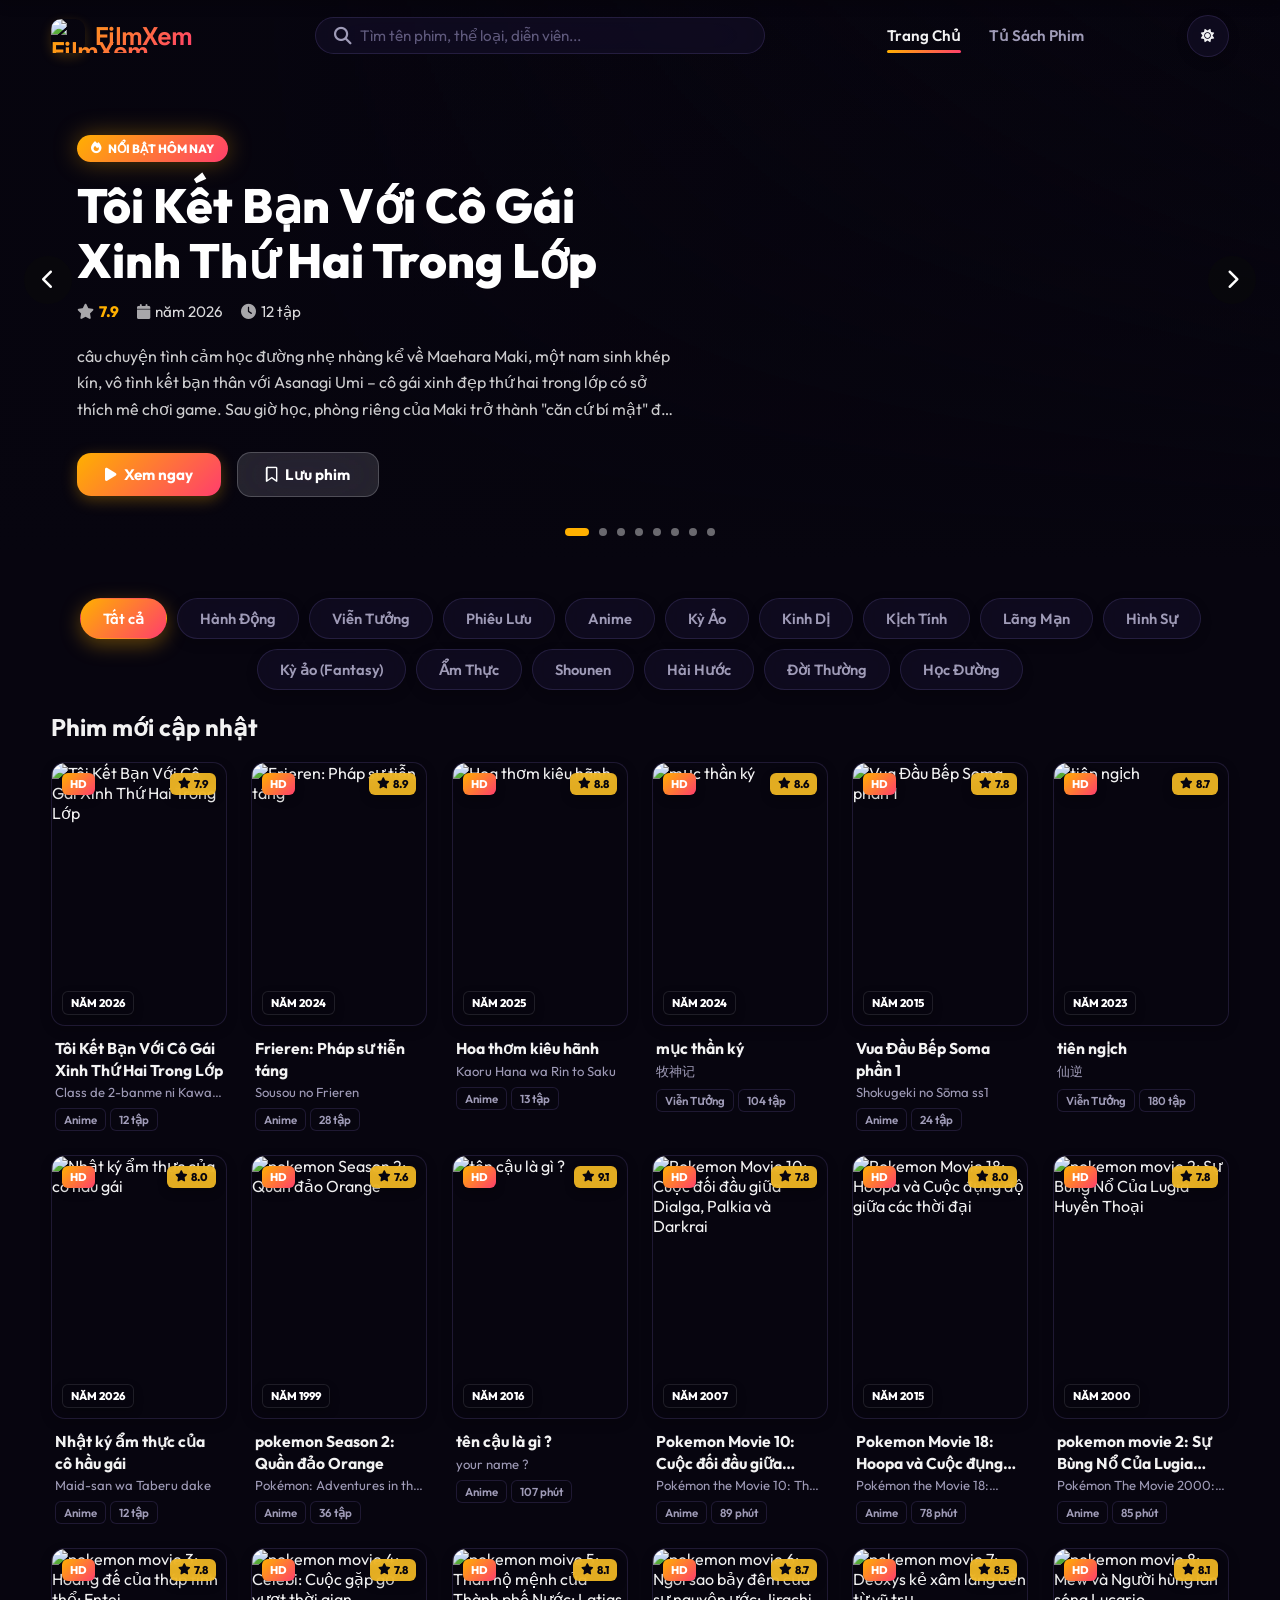
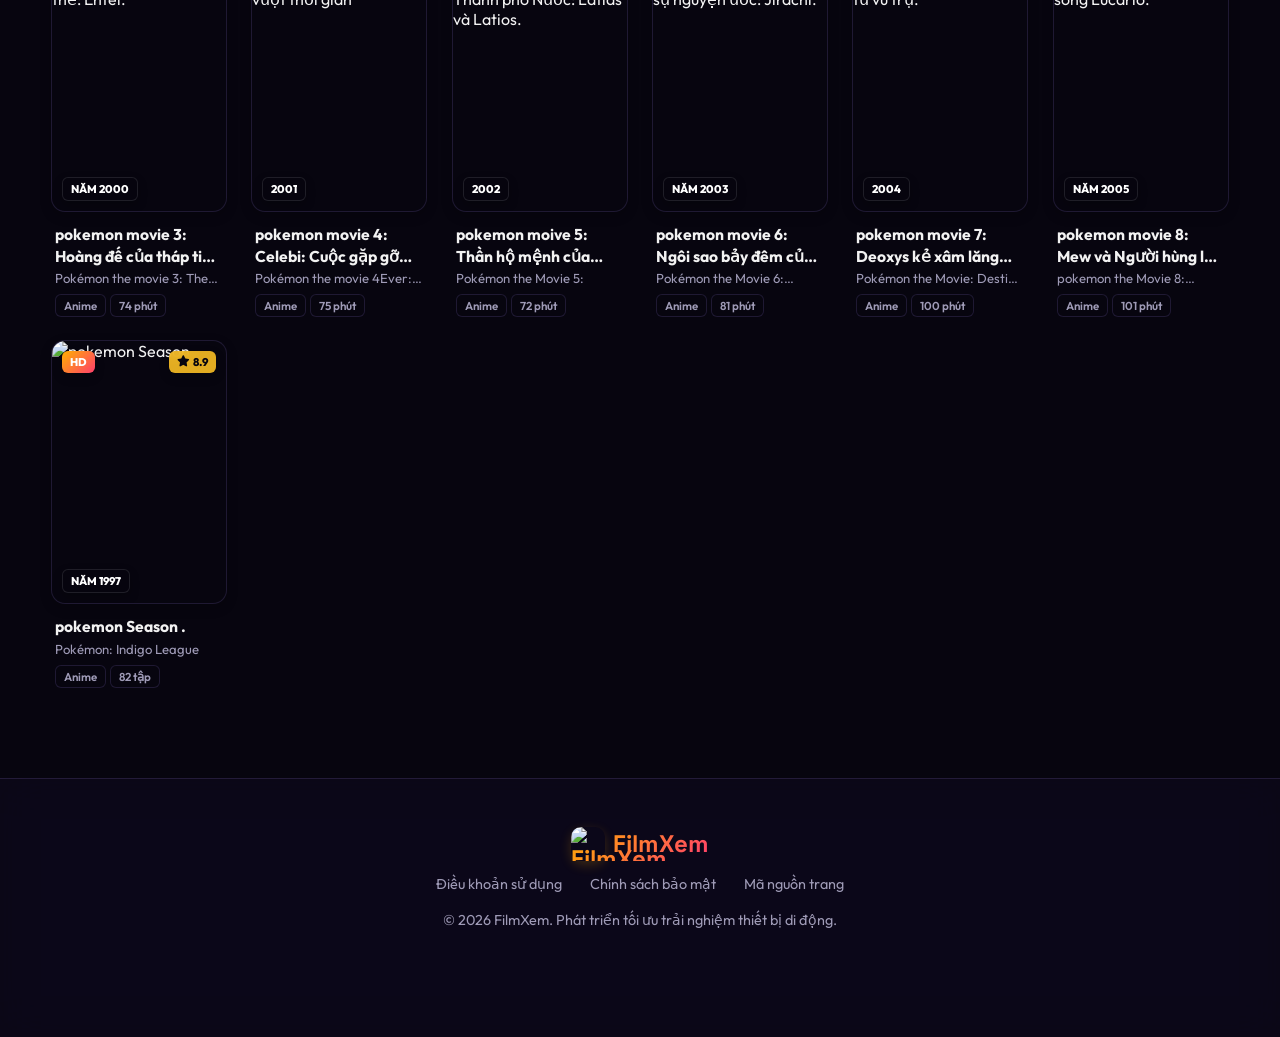
==== commit 6c0e7ebe: "implement modular architecture with new CSS design system and JS service layers" ====
--- a/index.html
+++ b/index.html
@@ -119,7 +119,7 @@
       FilmXem
     </div>
     <div class="footer-links">
-      <a href="./Terms-of-use" class="footer-link">Điều khoản sử dụng</a>
+      <a href="Terms-of-use" class="footer-link">Điều khoản sử dụng</a>
       <a href="Privacy-policy" class="footer-link">Chính sách bảo mật</a>
       <a href="https://github.com/khanhdocnope/film/tree/main" class="footer-link">Mã nguồn trang</a>
     </div>
--- a/css/main.css
+++ b/css/main.css
@@ -8,62 +8,68 @@
   --font-primary: 'Outfit', -apple-system, BlinkMacSystemFont, "Segoe UI", Roboto, Helvetica, Arial, sans-serif;
   --font-display: 'Space Grotesk', -apple-system, BlinkMacSystemFont, "Segoe UI", Roboto, Helvetica, Arial, sans-serif;
 
-  /* Colors (Light Mode Default - Clean & Flat) */
-  --bg-primary: #F5F3FF;
-  --bg-secondary: #FFFFFF;
-  --text-primary: #1C1C1E;
-  --text-secondary: #8E8E93;
-  --text-muted: #AEAEB2;
+  /* Colors (Light Mode Default - Premium Glass & Lilac vibes) */
+  --bg-primary: #F8F6FF;
+  --bg-secondary: rgba(255, 255, 255, 0.75);
+  --text-primary: #17122B;
+  --text-secondary: #6B658A;
+  --text-muted: #A39EB9;
   
-  --accent: #FF9500;           /* Golden/Amber matching her eyes & hair */
+  --accent: #FF9500;           /* Golden/Amber */
   --accent-rgb: 255, 149, 0;
-  --accent-gradient: #8B5CF6;  /* Soft purple accent */
+  --accent-gradient: linear-gradient(135deg, #FF9500, #FF5E3A);
+  --accent-gradient-text: linear-gradient(135deg, #FF9500, #FF5E3A);
   --accent-light: rgba(255, 149, 0, 0.08);
   
-  --border-color: #E9D5FF;     /* Soft lilac border */
-  --glass-bg: #FFFFFF;
-  --glass-border: #E5E5EA;
-  --backdrop-blur: none;       /* NO Glassmorphism */
+  --border-color: rgba(139, 92, 246, 0.15); /* Soft purple border */
+  --glass-bg: rgba(255, 255, 255, 0.7);
+  --glass-border: rgba(139, 92, 246, 0.15);
+  --backdrop-blur: blur(20px) saturate(180%);
   
-  /* Shadows - Minimal usage, very light */
-  --shadow-sm: 0 1px 4px rgba(0,0,0,0.08);
-  --shadow-md: 0 1px 4px rgba(0,0,0,0.08);
-  --shadow-lg: 0 1px 4px rgba(0,0,0,0.08);
-  --card-shadow: 0 1px 4px rgba(0,0,0,0.08);
+  /* Shadows - Minimal & premium */
+  --shadow-sm: 0 4px 12px rgba(139, 92, 246, 0.05);
+  --shadow-md: 0 8px 24px rgba(139, 92, 246, 0.08);
+  --shadow-lg: 0 16px 40px rgba(139, 92, 246, 0.12);
+  --card-shadow: 0 10px 30px rgba(139, 92, 246, 0.08);
+  --glow-accent: 0 0 20px rgba(255, 149, 0, 0.3);
   
   /* Radii */
-  --radius-sm: 8px;
-  --radius-md: 8px;
-  --radius-lg: 12px;
+  --radius-sm: 10px;
+  --radius-md: 14px;
+  --radius-lg: 20px;
   --radius-full: 9999px;
 
   /* Layout */
   --header-height: 72px;
   --mobile-nav-height: 64px;
-  --transition-smooth: all 0.2s ease;
-}
-
-/* Dark Mode Variables (Netflix/Apple TV+ style) */
+  --transition-smooth: all 0.4s cubic-bezier(0.16, 1, 0.3, 1);
+  --transition-fast: all 0.2s cubic-bezier(0.16, 1, 0.3, 1);
+}
+
+/* Dark Mode Variables (Netflix/Apple TV+ style but with Obsidian Purple flavor) */
 body.dark-mode {
-  --bg-primary: #0D0B14;       /* Deep violet-black matching uniform shadows */
-  --bg-secondary: #151221;     /* Deep slate purple matching uniform/leaves */
+  --bg-primary: #07050F;       /* Obsidian Purple-Black */
+  --bg-secondary: rgba(19, 14, 38, 0.65);     /* Transparent Purple Glass */
   --text-primary: rgba(255, 255, 255, 0.95); /* Pure white */
-  --text-secondary: #8E8E93;   /* Muted gray */
-  --text-muted: #636366;       /* Darker muted gray */
+  --text-secondary: #9F9BB7;   /* Muted lilac gray */
+  --text-muted: #5F597C;       /* Darker muted purple-gray */
   
-  --accent: #FFB000;           /* Vibrant golden yellow matching her eyes */
+  --accent: #FFB000;           /* Vibrant golden yellow */
   --accent-rgb: 255, 176, 0;
-  --accent-gradient: #A78BFA;  /* Lavender accent */
-  --accent-light: rgba(255, 176, 0, 0.1);
+  --accent-gradient: linear-gradient(135deg, #FFB000, #FF3E6C);
+  --accent-gradient-text: linear-gradient(135deg, #FFB000, #FF3E6C);
+  --accent-light: rgba(255, 176, 0, 0.12);
   
-  --border-color: #2E224F;     /* Dark purple border */
-  --glass-bg: #151221;
-  --glass-border: #2E224F;
+  --border-color: rgba(167, 139, 250, 0.15);     /* Dark purple border */
+  --glass-bg: rgba(14, 10, 27, 0.65);
+  --glass-border: rgba(167, 139, 250, 0.15);
+  --backdrop-blur: blur(24px) saturate(190%);
   
-  --shadow-sm: 0 1px 4px rgba(0,0,0,0.08);
-  --shadow-md: 0 1px 4px rgba(0,0,0,0.08);
-  --shadow-lg: 0 1px 4px rgba(0,0,0,0.08);
-  --card-shadow: 0 1px 4px rgba(0,0,0,0.08);
+  --shadow-sm: 0 4px 12px rgba(0, 0, 0, 0.2);
+  --shadow-md: 0 12px 30px rgba(0, 0, 0, 0.3);
+  --shadow-lg: 0 24px 50px rgba(0, 0, 0, 0.4);
+  --card-shadow: 0 15px 35px rgba(0, 0, 0, 0.35);
+  --glow-accent: 0 0 25px rgba(255, 176, 0, 0.35);
 }
 
 /* ==========================================
@@ -131,61 +137,61 @@
 /* ==========================================
    HEADER SECTION
    ========================================== */
+/* ==========================================
+   HEADER SECTION
+   ========================================== */
 .main-header {
   position: fixed;
   top: 0;
   left: 0;
   width: 100%;
   height: var(--header-height);
+  background-color: transparent;
+  border-bottom: 1px solid transparent;
+  z-index: 100;
+  display: flex;
+  align-items: center;
+  justify-content: space-between;
+  padding: 0 4%;
+  transition: background-color 0.4s cubic-bezier(0.16, 1, 0.3, 1), 
+              border-color 0.4s cubic-bezier(0.16, 1, 0.3, 1),
+              backdrop-filter 0.4s cubic-bezier(0.16, 1, 0.3, 1),
+              box-shadow 0.4s cubic-bezier(0.16, 1, 0.3, 1);
+}
+
+.main-header.scrolled {
   background-color: var(--glass-bg);
   backdrop-filter: var(--backdrop-blur);
   -webkit-backdrop-filter: var(--backdrop-blur);
   border-bottom: 1px solid var(--glass-border);
-  z-index: 100;
-  display: flex;
-  align-items: center;
-  justify-content: space-between;
-  padding: 0 4%;
-  transition: var(--transition-smooth);
-}
-
-.main-header.scrolled {
   box-shadow: var(--shadow-sm);
-  background-color: var(--bg-secondary);
 }
 
 .logo {
   display: flex;
   align-items: center;
-  gap: 8px;
+  gap: 10px;
   font-family: var(--font-display);
-  font-size: 1.5rem;
-  font-weight: 700;
-  letter-spacing: -0.5px;
-  background: var(--accent-gradient);
+  font-size: 1.6rem;
+  font-weight: 800;
+  letter-spacing: -0.8px;
+  background: var(--accent-gradient-text);
   -webkit-background-clip: text;
   -webkit-text-fill-color: transparent;
-}
-
-.logo-icon {
-  width: 32px;
-  height: 32px;
-  background: var(--accent-gradient);
-  border-radius: 8px;
-  display: flex;
-  align-items: center;
-  justify-content: center;
-  color: white;
-  -webkit-text-fill-color: white;
-  font-size: 1.2rem;
-  box-shadow: 0 4px 10px rgba(244, 63, 94, 0.3);
+  transition: transform 0.3s cubic-bezier(0.175, 0.885, 0.32, 1.275);
+}
+
+.logo:hover {
+  transform: scale(1.05);
 }
 
 .logo-img {
-  width: 32px;
-  height: 32px;
+  width: 34px;
+  height: 34px;
   object-fit: contain;
-  border-radius: 8px;
+  border-radius: 10px;
+  box-shadow: 0 4px 12px rgba(var(--accent-rgb), 0.2);
+  transition: transform 0.6s cubic-bezier(0.175, 0.885, 0.32, 1.275);
 }
 
 /* Search Box */
@@ -193,23 +199,27 @@
   flex: 0 1 450px;
   position: relative;
   margin: 0 20px;
+  transition: var(--transition-smooth);
 }
 
 .search-box {
   width: 100%;
   display: flex;
   align-items: center;
-  background-color: var(--bg-primary);
+  background-color: var(--bg-secondary);
   border: 1.5px solid var(--border-color);
   border-radius: var(--radius-full);
-  padding: 8px 16px;
+  padding: 8px 18px;
+  backdrop-filter: var(--backdrop-blur);
+  -webkit-backdrop-filter: var(--backdrop-blur);
   transition: var(--transition-smooth);
 }
 
 .search-box:focus-within {
   border-color: var(--accent);
-  box-shadow: 0 0 0 4px var(--accent-light);
-  background-color: var(--bg-secondary);
+  box-shadow: var(--glow-accent);
+  background-color: var(--glass-bg);
+  transform: scale(1.02);
 }
 
 .search-input {
@@ -230,26 +240,32 @@
 .search-icon {
   color: var(--text-secondary);
   font-size: 1.1rem;
+  transition: transform 0.3s ease;
+}
+
+.search-box:focus-within .search-icon {
+  color: var(--accent);
+  transform: rotate(90deg);
 }
 
 /* Nav Links */
 .desktop-nav {
   display: flex;
   align-items: center;
-  gap: 24px;
+  gap: 28px;
 }
 
 .nav-link {
-  font-weight: 500;
+  font-weight: 600;
   font-size: 0.95rem;
   color: var(--text-secondary);
   transition: var(--transition-smooth);
   position: relative;
-  padding: 6px 0;
+  padding: 8px 0;
 }
 
 .nav-link:hover, .nav-link.active {
-  color: var(--accent);
+  color: var(--text-primary);
 }
 
 .nav-link::after {
@@ -258,38 +274,44 @@
   bottom: 0;
   left: 0;
   width: 0;
-  height: 2px;
+  height: 3px;
   background: var(--accent-gradient);
+  transition: width 0.4s cubic-bezier(0.175, 0.885, 0.32, 1.275);
+  border-radius: var(--radius-full);
+}
+
+.nav-link:hover::after, .nav-link.active::after {
+  width: 100%;
+}
+
+.header-actions {
+  display: flex;
+  align-items: center;
+  gap: 16px;
+}
+
+.theme-toggle-btn {
+  width: 42px;
+  height: 42px;
+  border-radius: var(--radius-full);
+  display: flex;
+  align-items: center;
+  justify-content: center;
+  background-color: var(--bg-secondary);
+  border: 1.5px solid var(--border-color);
+  color: var(--text-primary);
+  backdrop-filter: var(--backdrop-blur);
+  -webkit-backdrop-filter: var(--backdrop-blur);
   transition: var(--transition-smooth);
-  border-radius: var(--radius-full);
-}
-
-.nav-link:hover::after, .nav-link.active::after {
-  width: 100%;
-}
-
-.header-actions {
-  display: flex;
-  align-items: center;
-  gap: 16px;
-}
-
-.theme-toggle-btn {
-  width: 40px;
-  height: 40px;
-  border-radius: var(--radius-full);
-  display: flex;
-  align-items: center;
-  justify-content: center;
-  background-color: var(--bg-primary);
-  border: 1px solid var(--border-color);
-  color: var(--text-primary);
-  transition: var(--transition-smooth);
+  box-shadow: var(--shadow-sm);
 }
 
 .theme-toggle-btn:hover {
-  transform: rotate(15deg) scale(1.05);
-  background-color: var(--border-color);
+  transform: scale(1.1);
+  background-color: var(--glass-bg);
+  border-color: var(--accent);
+  color: var(--accent);
+  box-shadow: var(--glow-accent);
 }
 
 #mobileSearchTriggerBtn {
@@ -344,6 +366,9 @@
 /* ==========================================
    SHARED MOVIE CARDS (FOR RELATED GRIDS)
    ========================================== */
+/* ==========================================
+   SHARED MOVIE CARDS (FOR RELATED GRIDS)
+   ========================================== */
 .movie-card {
   background-color: transparent !important;
   border-radius: 0 !important;
@@ -354,6 +379,19 @@
   flex-direction: column;
   height: auto;
   text-decoration: none;
+  opacity: 0;
+  animation: cardEntrance 0.8s cubic-bezier(0.16, 1, 0.3, 1) forwards;
+}
+
+@keyframes cardEntrance {
+  from {
+    opacity: 0;
+    transform: translateY(30px) scale(0.95);
+  }
+  to {
+    opacity: 1;
+    transform: translateY(0) scale(1);
+  }
 }
 
 .movie-card:hover {
@@ -364,55 +402,67 @@
   position: relative;
   width: 100%;
   aspect-ratio: 2 / 3;
-  border-radius: 8px;
+  border-radius: var(--radius-md);
   overflow: hidden;
-  background-color: var(--bg-secondary);
-  transition: transform 0.2s ease;
+  background-color: var(--bg-primary);
+  border: 1.5px solid var(--border-color);
+  transition: transform 0.4s cubic-bezier(0.16, 1, 0.3, 1),
+              box-shadow 0.4s cubic-bezier(0.16, 1, 0.3, 1),
+              border-color 0.4s cubic-bezier(0.16, 1, 0.3, 1);
+  box-shadow: var(--shadow-sm);
 }
 
 .movie-card:hover .card-poster-wrapper {
-  transform: scale(1.05);
-  box-shadow: 0 12px 24px rgba(0, 0, 0, 0.5);
+  transform: translateY(-8px) scale(1.03);
+  box-shadow: var(--shadow-lg), 0 0 20px rgba(var(--accent-rgb), 0.15);
+  border-color: var(--accent);
 }
 
 .card-poster {
   width: 100%;
   height: 100%;
   object-fit: cover;
+  transition: transform 0.6s cubic-bezier(0.16, 1, 0.3, 1);
+}
+
+.movie-card:hover .card-poster {
+  transform: scale(1.08);
 }
 
 .card-badges {
   position: absolute;
-  top: 8px;
-  left: 8px;
-  right: 8px;
-  bottom: 8px;
+  top: 10px;
+  left: 10px;
+  right: 10px;
+  bottom: 10px;
   z-index: 2;
   pointer-events: none;
 }
 
 .card-badge {
   position: absolute;
-  padding: 3px 6px;
-  border-radius: 4px;
+  padding: 4px 8px;
+  border-radius: 6px;
   font-size: 0.7rem;
-  font-weight: 700;
+  font-weight: 800;
   text-transform: uppercase;
   color: white;
-  box-shadow: none;
+  box-shadow: 0 4px 10px rgba(0, 0, 0, 0.25);
+  backdrop-filter: blur(4px);
+  -webkit-backdrop-filter: blur(4px);
 }
 
 .badge-quality {
   top: 0;
   left: 0;
-  background-color: var(--accent);
+  background: var(--accent-gradient);
 }
 
 .badge-rating {
   top: 0;
   right: 0;
-  background-color: #FF9500;
-  color: #0A0A0B;
+  background-color: rgba(251, 191, 36, 0.9);
+  color: #07050F;
   display: flex;
   align-items: center;
   gap: 3px;
@@ -421,20 +471,19 @@
 .badge-year {
   bottom: 0;
   left: 0;
-  background-color: rgba(10, 10, 11, 0.8);
+  background-color: rgba(7, 5, 15, 0.75);
+  border: 1px solid rgba(255, 255, 255, 0.1);
 }
 
 .card-hover-overlay {
   position: absolute;
   inset: 0;
-  background: rgba(10, 10, 11, 0.4);
-  backdrop-filter: none;
-  -webkit-backdrop-filter: none;
+  background: linear-gradient(to top, rgba(7, 5, 15, 0.8) 0%, rgba(7, 5, 15, 0.2) 60%, transparent 100%);
   display: flex;
   align-items: center;
   justify-content: center;
   opacity: 0;
-  transition: var(--transition-smooth);
+  transition: opacity 0.4s cubic-bezier(0.16, 1, 0.3, 1);
   z-index: 1;
 }
 
@@ -443,47 +492,65 @@
 }
 
 .play-circle {
-  width: 44px;
-  height: 44px;
+  width: 50px;
+  height: 50px;
   border-radius: var(--radius-full);
-  background: var(--accent);
+  background: var(--accent-gradient);
   color: white;
   display: flex;
   align-items: center;
   justify-content: center;
-  font-size: 1.25rem;
-  box-shadow: none;
-  transform: scale(0.8);
-  transition: var(--transition-smooth);
+  font-size: 1.4rem;
+  box-shadow: 0 4px 15px rgba(var(--accent-rgb), 0.4);
+  transform: scale(0.7) rotate(-45deg);
+  transition: transform 0.4s cubic-bezier(0.175, 0.885, 0.32, 1.275),
+              box-shadow 0.4s ease;
 }
 
 .movie-card:hover .play-circle {
-  transform: scale(1);
+  transform: scale(1) rotate(0deg);
+}
+
+.play-circle:hover {
+  box-shadow: 0 6px 20px rgba(var(--accent-rgb), 0.6);
+  transform: scale(1.08);
 }
 
 .card-info {
-  padding: 8px 0 0 0;
+  padding: 12px 4px 0 4px;
   display: flex;
   flex-direction: column;
   background-color: transparent !important;
+  transition: transform 0.4s cubic-bezier(0.16, 1, 0.3, 1);
+}
+
+.movie-card:hover .card-info {
+  transform: translateY(-2px);
 }
 
 .card-title {
-  font-size: 0.95rem;
-  font-weight: 600;
-  line-height: 1.3;
+  font-size: 0.98rem;
+  font-weight: 700;
+  line-height: 1.35;
   color: var(--text-primary);
-  margin-bottom: 2px;
+  margin-bottom: 3px;
   display: -webkit-box;
   -webkit-line-clamp: 2;
   -webkit-box-orient: vertical;
   overflow: hidden;
+  transition: color 0.3s ease;
+}
+
+.movie-card:hover .card-title {
+  background: var(--accent-gradient-text);
+  -webkit-background-clip: text;
+  -webkit-text-fill-color: transparent;
 }
 
 .card-title-sub {
-  font-size: 0.8rem;
+  font-size: 0.82rem;
   color: var(--text-secondary);
-  margin-bottom: 4px;
+  margin-bottom: 6px;
   display: -webkit-box;
   -webkit-line-clamp: 1;
   -webkit-box-orient: vertical;
@@ -498,21 +565,24 @@
 }
 
 .card-tag {
-  font-size: 0.7rem;
+  font-size: 0.72rem;
+  font-weight: 600;
   color: var(--text-secondary);
-  background-color: var(--bg-secondary);
-  padding: 2px 6px;
-  border-radius: 4px;
-  border: none;
+  background-color: var(--bg-primary);
+  padding: 3px 8px;
+  border-radius: 6px;
+  border: 1px solid var(--border-color);
 }
 
 /* ==========================================
    FOOTER
    ========================================== */
 .main-footer {
-  background-color: var(--bg-secondary);
-  border-top: 1px solid var(--border-color);
-  padding: 40px 4% 100px;
+  background-color: var(--glass-bg);
+  border-top: 1px solid var(--glass-border);
+  backdrop-filter: var(--backdrop-blur);
+  -webkit-backdrop-filter: var(--backdrop-blur);
+  padding: 48px 4% 108px;
   text-align: center;
   color: var(--text-secondary);
   font-size: 0.9rem;
@@ -520,21 +590,27 @@
 
 .footer-logo {
   font-family: var(--font-display);
-  font-weight: 700;
-  font-size: 1.4rem;
-  margin-bottom: 12px;
-  color: var(--accent);
+  font-weight: 800;
+  font-size: 1.5rem;
+  margin-bottom: 14px;
+  background: var(--accent-gradient-text);
+  -webkit-background-clip: text;
+  -webkit-text-fill-color: transparent;
   display: inline-flex;
   align-items: center;
-  gap: 6px;
+  gap: 8px;
 }
 
 .footer-links {
   display: flex;
   justify-content: center;
-  gap: 24px;
-  margin-bottom: 16px;
+  gap: 28px;
+  margin-bottom: 18px;
   flex-wrap: wrap;
+}
+
+.footer-link {
+  transition: var(--transition-smooth);
 }
 
 .footer-link:hover {
@@ -559,7 +635,7 @@
   align-items: center;
   justify-content: space-around;
   padding: 0 10px;
-  box-shadow: 0 -4px 15px rgba(0, 0, 0, 0.04);
+  box-shadow: 0 -4px 20px rgba(0, 0, 0, 0.1);
 }
 
 .mobile-nav-item {
@@ -569,16 +645,16 @@
   justify-content: center;
   gap: 4px;
   color: var(--text-secondary);
-  font-size: 0.75rem;
-  font-weight: 500;
-  width: 60px;
+  font-size: 0.78rem;
+  font-weight: 600;
+  width: 64px;
   height: 100%;
   transition: var(--transition-smooth);
 }
 
 .mobile-nav-item i {
-  font-size: 1.25rem;
-  transition: var(--transition-smooth);
+  font-size: 1.3rem;
+  transition: transform 0.4s cubic-bezier(0.175, 0.885, 0.32, 1.275), color 0.4s ease;
 }
 
 .mobile-nav-item.active {
@@ -586,17 +662,67 @@
 }
 
 .mobile-nav-item.active i {
-  transform: translateY(-2px);
+  transform: translateY(-4px) scale(1.1);
   color: var(--accent);
 }
 
 /* ==========================================
-   ANIMATIONS
-   ========================================== */
+   ANIMATIONS & LOADERS
+   ========================================== */
+.page-loader {
+  position: fixed;
+  inset: 0;
+  background: var(--bg-primary);
+  z-index: 999999;
+  display: flex;
+  flex-direction: column;
+  align-items: center;
+  justify-content: center;
+  transition: opacity 0.5s cubic-bezier(0.16, 1, 0.3, 1), visibility 0.5s;
+  opacity: 1;
+  visibility: visible;
+}
+
+.page-loader.fade-out {
+  opacity: 0;
+  visibility: hidden;
+}
+
+.loader-spinner {
+  width: 54px;
+  height: 54px;
+  border: 4px solid rgba(var(--accent-rgb), 0.1);
+  border-radius: 50%;
+  border-top-color: var(--accent);
+  animation: loader-spin 0.8s cubic-bezier(0.68, -0.55, 0.27, 1.55) infinite;
+  box-shadow: var(--shadow-sm);
+}
+
+.loader-logo {
+  margin-top: 24px;
+  font-family: var(--font-display);
+  font-size: 1.8rem;
+  font-weight: 800;
+  letter-spacing: -0.5px;
+  background: var(--accent-gradient-text);
+  -webkit-background-clip: text;
+  -webkit-text-fill-color: transparent;
+  animation: loader-pulse 1.6s ease-in-out infinite;
+}
+
+@keyframes loader-spin {
+  to { transform: rotate(360deg); }
+}
+
+@keyframes loader-pulse {
+  0%, 100% { opacity: 0.6; transform: scale(0.96); }
+  50% { opacity: 1; transform: scale(1.04); }
+}
+
 @keyframes fadeInUp {
   from {
     opacity: 0;
-    transform: translateY(20px);
+    transform: translateY(24px);
   }
   to {
     opacity: 1;
--- a/css/home.css
+++ b/css/home.css
@@ -14,7 +14,7 @@
   width: 100%;
   height: 560px;
   overflow: hidden;
-  background-color: #000;
+  background-color: #07050F;
 }
 
 .carousel-container {
@@ -28,7 +28,7 @@
   display: flex;
   width: 100%;
   height: 100%;
-  transition: transform 0.5s cubic-bezier(0.25, 1, 0.5, 1);
+  transition: transform 0.6s cubic-bezier(0.16, 1, 0.3, 1);
   margin: 0;
   padding: 0;
 }
@@ -37,70 +37,126 @@
   flex: 0 0 100%;
   width: 100%;
   height: 100%;
+  position: relative;
+  box-sizing: border-box;
+  overflow: hidden;
+}
+
+.carousel-slide-bg {
+  position: absolute;
+  inset: 0;
   background-size: cover;
   background-position: center;
   background-repeat: no-repeat;
-  position: relative;
-  box-sizing: border-box;
+  transition: transform 6s cubic-bezier(0.16, 1, 0.3, 1);
+  transform: scale(1.02);
+  z-index: 1;
+}
+
+.carousel-slide.active .carousel-slide-bg {
+  transform: scale(1.08);
 }
 
 .carousel-slide .hero-overlay {
   position: absolute;
   inset: 0;
-  background: linear-gradient(to top, var(--bg-primary) 0%, rgba(10, 10, 11, 0.3) 60%, transparent 100%),
-              linear-gradient(to right, rgba(10, 10, 11, 0.95) 20%, rgba(10, 10, 11, 0.4) 60%, transparent 100%);
+  background: linear-gradient(to top, var(--bg-primary) 0%, rgba(7, 5, 15, 0.35) 60%, transparent 100%),
+              linear-gradient(to right, rgba(7, 5, 15, 0.95) 20%, rgba(7, 5, 15, 0.45) 60%, transparent 100%);
   display: flex;
   align-items: center;
   padding: var(--header-height) 6% 0;
   box-sizing: border-box;
+  z-index: 2;
 }
 
 body:not(.dark-mode) .carousel-slide .hero-overlay {
-  background: linear-gradient(to top, var(--bg-primary) 0%, rgba(255, 255, 255, 0.3) 60%, transparent 100%),
-              linear-gradient(to right, rgba(255, 255, 255, 0.95) 20%, rgba(255, 255, 255, 0.4) 60%, transparent 100%);
+  background: linear-gradient(to top, var(--bg-primary) 0%, rgba(248, 246, 255, 0.3) 60%, transparent 100%),
+              linear-gradient(to right, rgba(248, 246, 255, 0.95) 20%, rgba(248, 246, 255, 0.4) 60%, transparent 100%);
 }
 
 .hero-content {
   max-width: 600px;
   color: #FFFFFF;
-  z-index: 2;
-  animation: fadeInUp 0.8s cubic-bezier(0.2, 0.8, 0.2, 1);
+  z-index: 3;
 }
 
 body:not(.dark-mode) .hero-content {
-  color: #1C1C1E;
+  color: #17122B;
+}
+
+/* Staggered Content Animation */
+.carousel-slide .hero-badge,
+.carousel-slide .hero-title,
+.carousel-slide .hero-meta,
+.carousel-slide .hero-desc,
+.carousel-slide .hero-actions {
+  opacity: 0;
+  transform: translateY(24px);
+  transition: transform 0.8s cubic-bezier(0.16, 1, 0.3, 1),
+              opacity 0.8s cubic-bezier(0.16, 1, 0.3, 1);
+}
+
+.carousel-slide.active .hero-badge {
+  opacity: 1;
+  transform: translateY(0);
+  transition-delay: 0.1s;
+}
+
+.carousel-slide.active .hero-title {
+  opacity: 1;
+  transform: translateY(0);
+  transition-delay: 0.2s;
+}
+
+.carousel-slide.active .hero-meta {
+  opacity: 1;
+  transform: translateY(0);
+  transition-delay: 0.3s;
+}
+
+.carousel-slide.active .hero-desc {
+  opacity: 1;
+  transform: translateY(0);
+  transition-delay: 0.4s;
+}
+
+.carousel-slide.active .hero-actions {
+  opacity: 1;
+  transform: translateY(0);
+  transition-delay: 0.5s;
 }
 
 .hero-badge {
   display: inline-flex;
   align-items: center;
   gap: 6px;
-  background-color: var(--accent);
+  background: var(--accent-gradient);
   color: white !important;
-  padding: 6px 12px;
+  padding: 6px 14px;
   border-radius: var(--radius-full);
   font-size: 0.75rem;
-  font-weight: 700;
+  font-weight: 800;
   text-transform: uppercase;
   margin-bottom: 16px;
+  box-shadow: var(--glow-accent);
 }
 
 .hero-title {
   font-family: var(--font-primary);
-  font-size: 2.8rem;
-  font-weight: 700;
+  font-size: 3rem;
+  font-weight: 800;
   line-height: 1.15;
-  margin-bottom: 12px;
+  margin-bottom: 14px;
 }
 
 .hero-meta {
   display: flex;
   align-items: center;
   flex-wrap: wrap;
-  gap: 16px;
+  gap: 18px;
   font-size: 0.95rem;
-  color: rgba(255, 255, 255, 0.8);
-  margin-bottom: 20px;
+  color: rgba(255, 255, 255, 0.85);
+  margin-bottom: 22px;
 }
 
 body:not(.dark-mode) .hero-meta {
@@ -110,11 +166,11 @@
 .meta-item {
   display: flex;
   align-items: center;
-  gap: 4px;
+  gap: 5px;
 }
 
 .meta-item i {
-  color: rgba(255, 255, 255, 0.6);
+  color: rgba(255, 255, 255, 0.65);
 }
 
 body:not(.dark-mode) .meta-item i {
@@ -122,15 +178,15 @@
 }
 
 .meta-item.rating {
-  color: #FF9500;
-  font-weight: 700;
+  color: #FFB000;
+  font-weight: 800;
 }
 
 .hero-desc {
   font-size: 1rem;
-  line-height: 1.6;
+  line-height: 1.65;
   color: rgba(255, 255, 255, 0.8);
-  margin-bottom: 28px;
+  margin-bottom: 30px;
   display: -webkit-box;
   -webkit-line-clamp: 3;
   -webkit-box-orient: vertical;
@@ -153,43 +209,49 @@
   justify-content: center;
   gap: 8px;
   padding: 12px 28px;
-  font-weight: 600;
-  border-radius: 8px;
+  font-weight: 700;
+  border-radius: var(--radius-md);
   font-size: 0.95rem;
   transition: var(--transition-smooth);
 }
 
 .btn-primary {
-  background-color: var(--accent);
+  background: var(--accent-gradient);
   color: white;
-  box-shadow: none;
+  box-shadow: 0 4px 15px rgba(var(--accent-rgb), 0.3);
 }
 
 .btn-primary:hover {
-  background-color: #ff476f;
-  transform: translateY(-2px);
+  transform: translateY(-3px);
+  box-shadow: 0 8px 25px rgba(var(--accent-rgb), 0.5);
+}
+
+.btn-primary:active {
+  transform: translateY(-1px);
 }
 
 .btn-secondary {
-  background-color: rgba(255, 255, 255, 0.15);
+  background-color: rgba(255, 255, 255, 0.12);
   color: white;
-  border: 1px solid rgba(255, 255, 255, 0.25);
-  backdrop-filter: none;
+  border: 1.5px solid rgba(255, 255, 255, 0.2);
+  backdrop-filter: var(--backdrop-blur);
+  -webkit-backdrop-filter: var(--backdrop-blur);
 }
 
 body:not(.dark-mode) .btn-secondary {
-  background-color: rgba(0, 0, 0, 0.05);
-  color: #1C1C1E;
-  border: 1px solid rgba(0, 0, 0, 0.15);
+  background-color: rgba(23, 18, 43, 0.06);
+  color: #17122B;
+  border: 1.5px solid rgba(23, 18, 43, 0.12);
 }
 
 .btn-secondary:hover {
-  background-color: rgba(255, 255, 255, 0.25);
-  transform: translateY(-2px);
+  background-color: rgba(255, 255, 255, 0.22);
+  transform: translateY(-3px);
+  box-shadow: var(--shadow-md);
 }
 
 body:not(.dark-mode) .btn-secondary:hover {
-  background-color: rgba(0, 0, 0, 0.1);
+  background-color: rgba(23, 18, 43, 0.12);
 }
 
 /* Categories Section */
@@ -230,26 +292,31 @@
 .genre-badge {
   scroll-snap-align: start;
   flex: 0 0 auto;
-  padding: 8px 18px;
+  padding: 10px 22px;
   background-color: var(--bg-secondary);
-  border: none !important;
+  border: 1.5px solid var(--border-color) !important;
   border-radius: var(--radius-full);
-  font-size: 0.9rem;
-  font-weight: 500;
+  font-size: 0.92rem;
+  font-weight: 600;
   color: var(--text-secondary);
   transition: var(--transition-smooth);
-  box-shadow: none !important;
+  backdrop-filter: var(--backdrop-blur);
+  -webkit-backdrop-filter: var(--backdrop-blur);
+  box-shadow: var(--shadow-sm);
 }
 
 .genre-badge:hover {
   color: var(--text-primary);
-  background-color: var(--border-color);
-  transform: none;
+  border-color: var(--accent) !important;
+  transform: translateY(-2px);
+  box-shadow: var(--shadow-md);
 }
 
 .genre-badge.active {
-  background-color: var(--accent) !important;
+  background: var(--accent-gradient) !important;
+  border-color: transparent !important;
   color: white !important;
+  box-shadow: 0 6px 20px rgba(var(--accent-rgb), 0.35) !important;
 }
 
 /* Movie Grid */
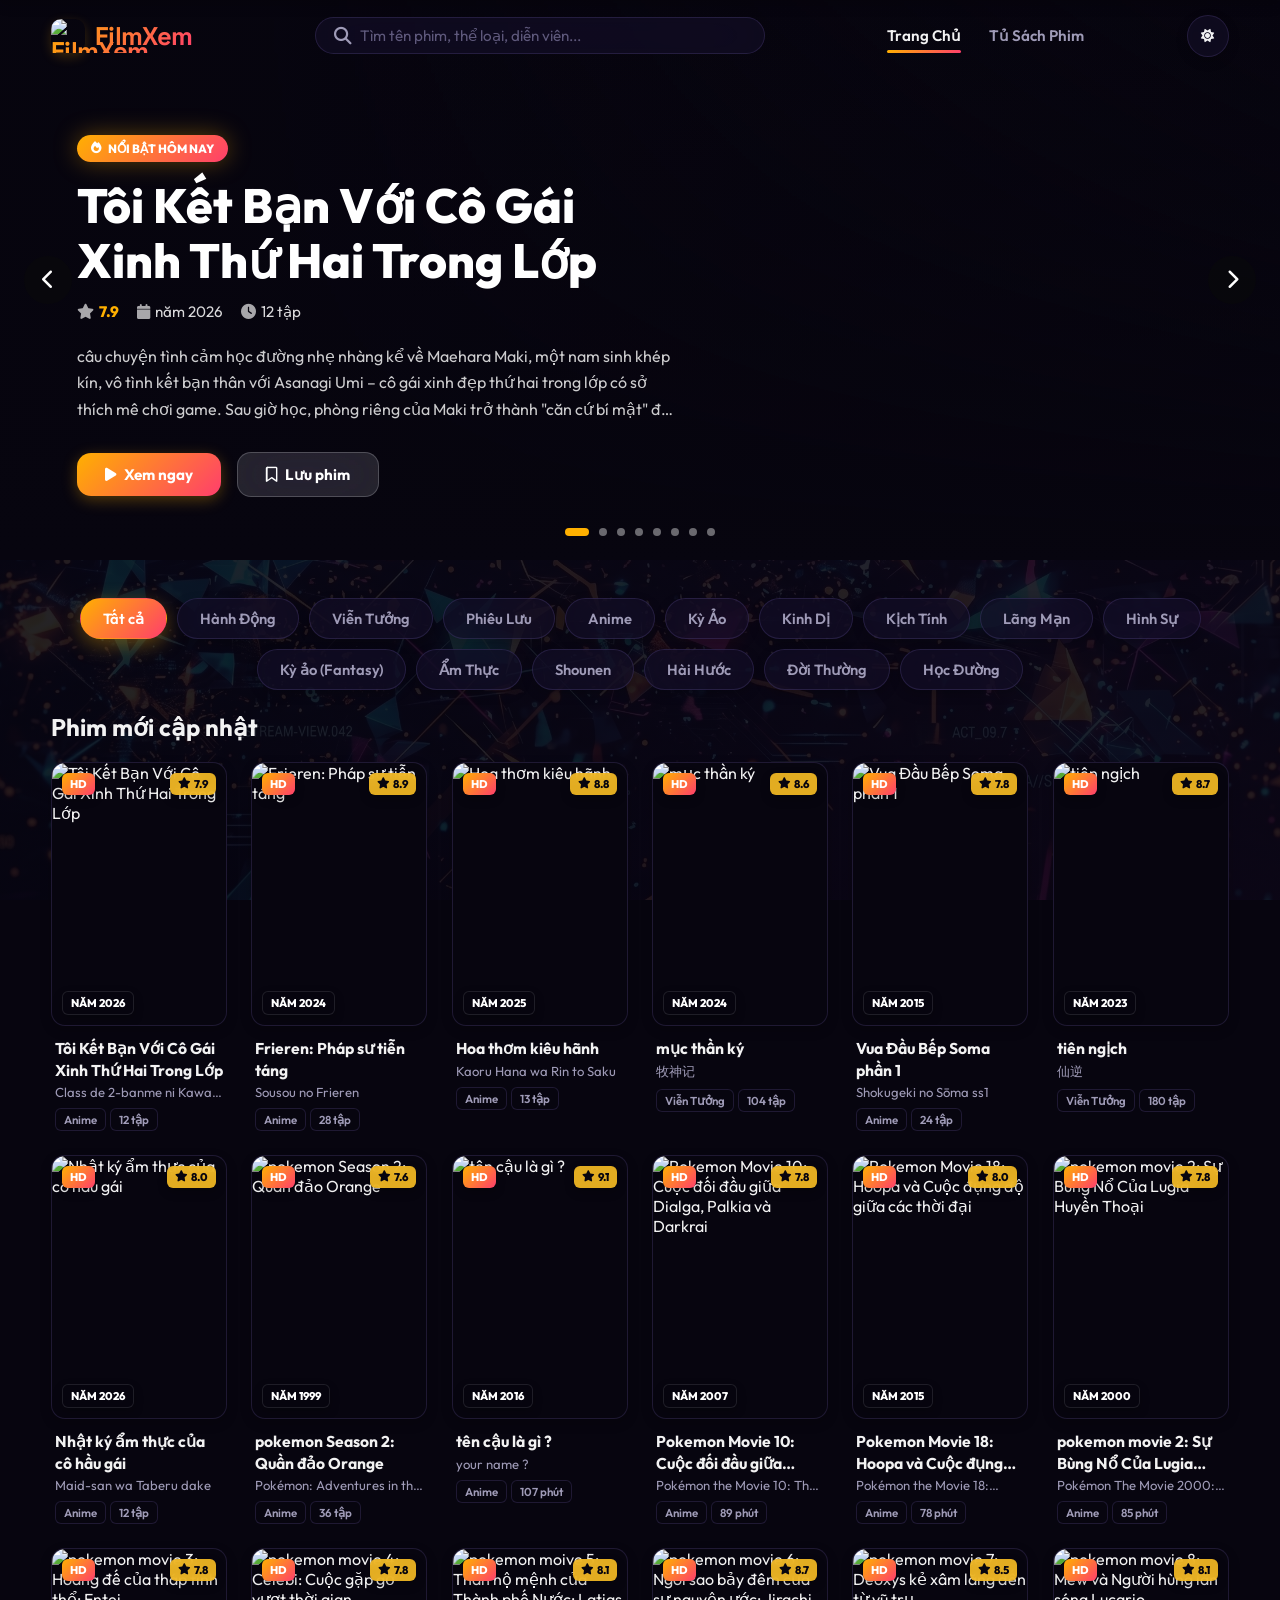
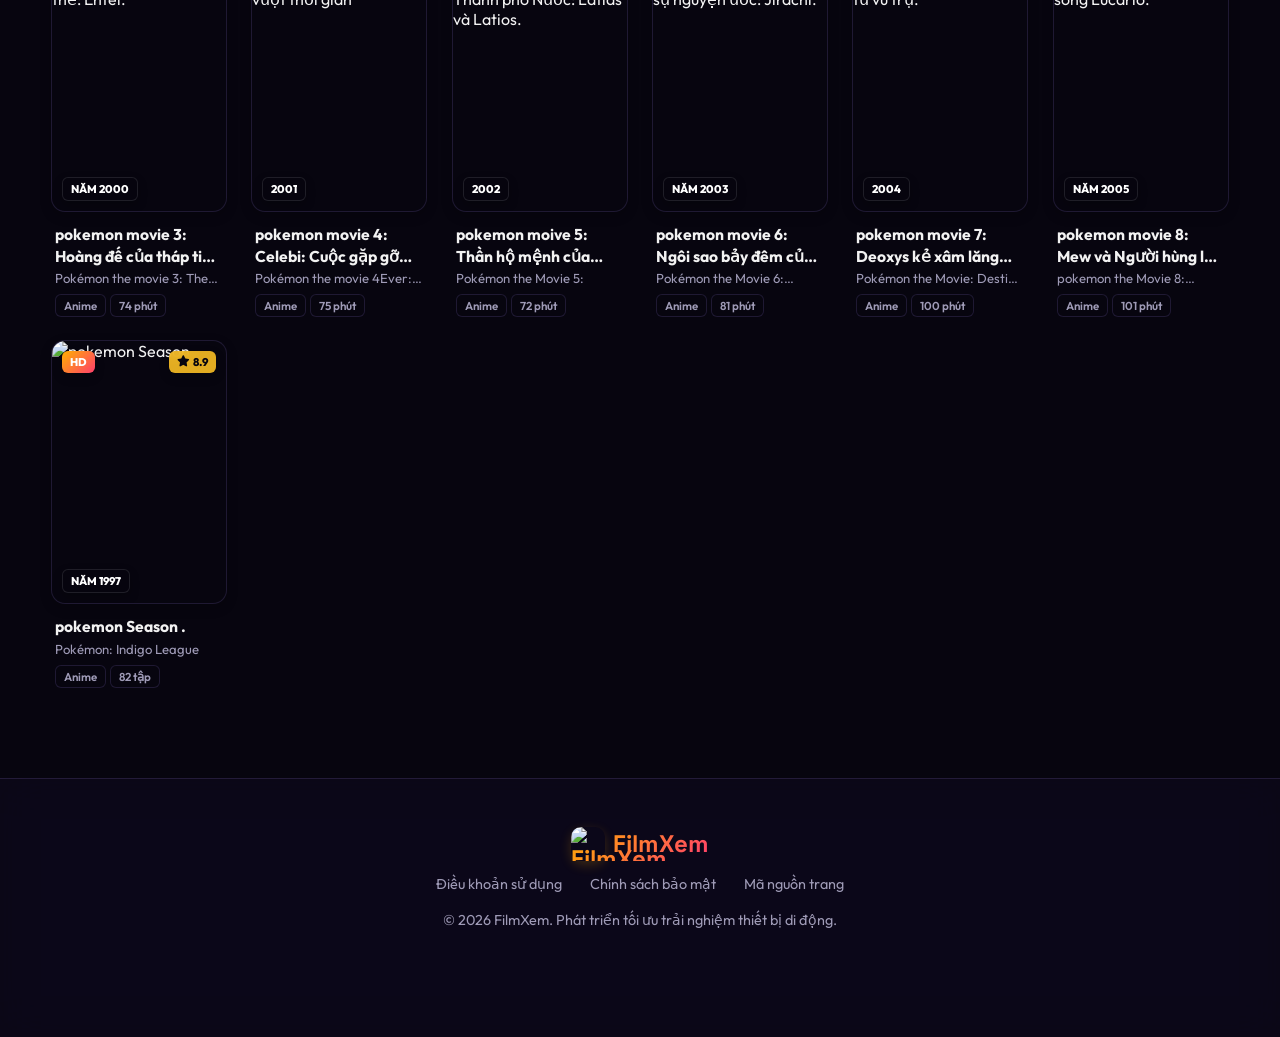
==== commit b4cc2a19: "implement Privacy Policy page, add global background styling, and update service worker cache versio" ====
--- a/index.html
+++ b/index.html
@@ -29,7 +29,7 @@
   <link rel="stylesheet" href="css/home.css">
 </head>
 
-<body>
+<body class="has-bg">
 
   <!-- ==========================================
        MAIN HEADER (DESKTOP)
--- a/css/main.css
+++ b/css/main.css
@@ -91,6 +91,18 @@
   -webkit-tap-highlight-color: transparent;
 }
 
+body.has-bg {
+  background-image: linear-gradient(rgba(248, 246, 255, 0.85), rgba(248, 246, 255, 0.85)), url('../image/background.jpeg');
+  background-size: cover;
+  background-position: center;
+  background-repeat: no-repeat;
+  background-attachment: fixed;
+}
+
+body.has-bg.dark-mode {
+  background-image: linear-gradient(rgba(7, 5, 15, 0.88), rgba(7, 5, 15, 0.88)), url('../image/background.jpeg');
+}
+
 a {
   text-decoration: none;
   color: inherit;
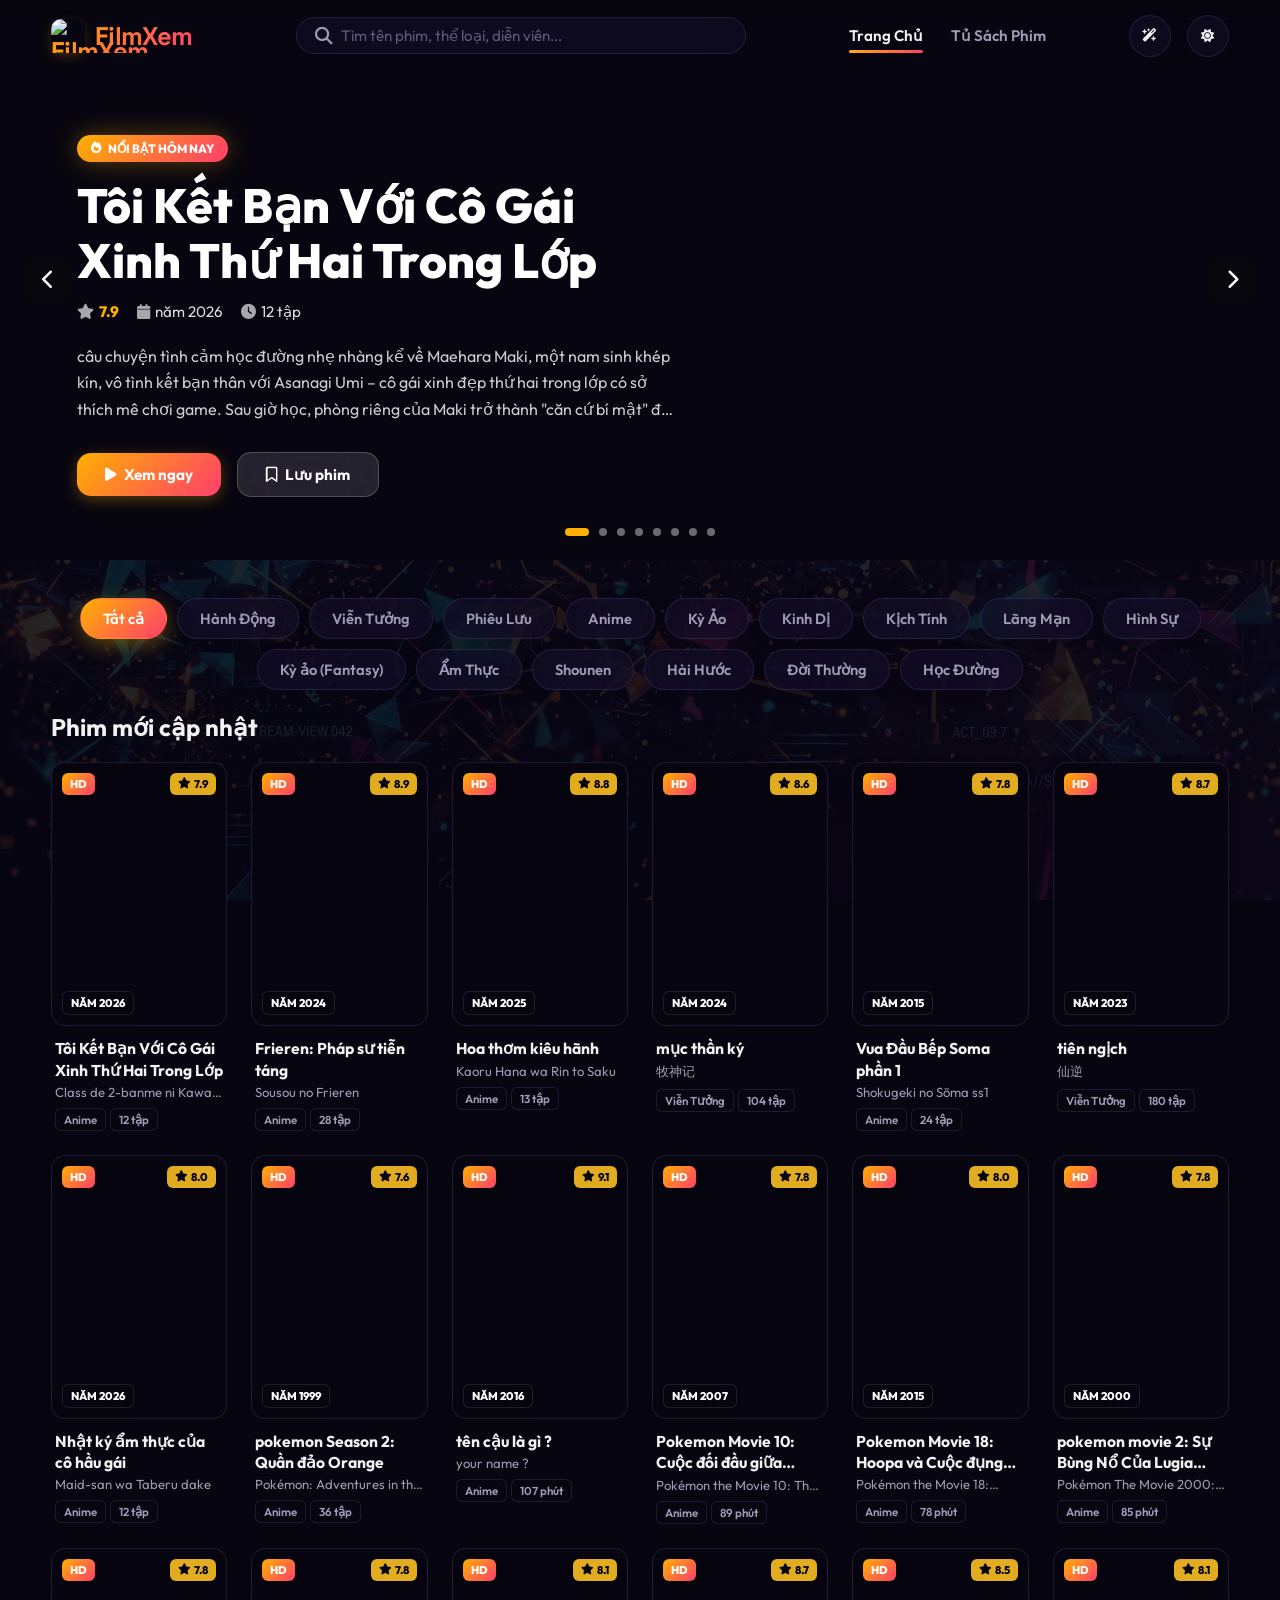
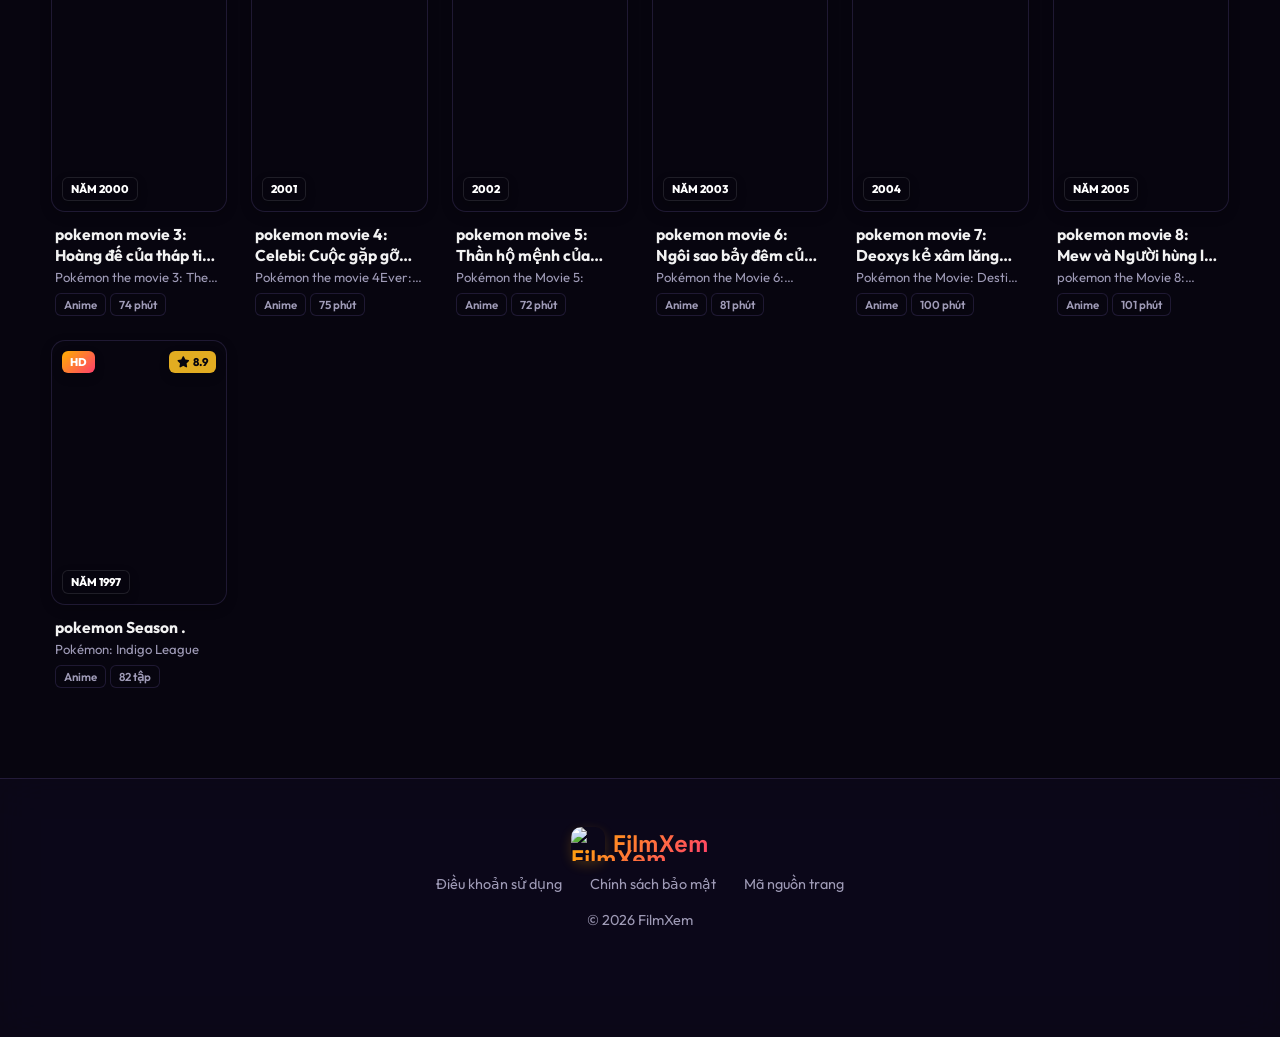
==== commit 6a4bc520: "Update index.html" ====
--- a/index.html
+++ b/index.html
@@ -123,7 +123,7 @@
       <a href="Privacy-policy" class="footer-link">Chính sách bảo mật</a>
       <a href="https://github.com/khanhdocnope/film/tree/main" class="footer-link">Mã nguồn trang</a>
     </div>
-    <p>&copy; 2026 FilmXem. Phát triển tối ưu trải nghiệm thiết bị di động.</p>
+    <p>&copy; 2026 FilmXem</p>
   </footer>
 
   <!-- ==========================================
--- a/css/main.css
+++ b/css/main.css
@@ -681,55 +681,7 @@
 /* ==========================================
    ANIMATIONS & LOADERS
    ========================================== */
-.page-loader {
-  position: fixed;
-  inset: 0;
-  background: var(--bg-primary);
-  z-index: 999999;
-  display: flex;
-  flex-direction: column;
-  align-items: center;
-  justify-content: center;
-  transition: opacity 0.5s cubic-bezier(0.16, 1, 0.3, 1), visibility 0.5s;
-  opacity: 1;
-  visibility: visible;
-}
-
-.page-loader.fade-out {
-  opacity: 0;
-  visibility: hidden;
-}
-
-.loader-spinner {
-  width: 54px;
-  height: 54px;
-  border: 4px solid rgba(var(--accent-rgb), 0.1);
-  border-radius: 50%;
-  border-top-color: var(--accent);
-  animation: loader-spin 0.8s cubic-bezier(0.68, -0.55, 0.27, 1.55) infinite;
-  box-shadow: var(--shadow-sm);
-}
-
-.loader-logo {
-  margin-top: 24px;
-  font-family: var(--font-display);
-  font-size: 1.8rem;
-  font-weight: 800;
-  letter-spacing: -0.5px;
-  background: var(--accent-gradient-text);
-  -webkit-background-clip: text;
-  -webkit-text-fill-color: transparent;
-  animation: loader-pulse 1.6s ease-in-out infinite;
-}
-
-@keyframes loader-spin {
-  to { transform: rotate(360deg); }
-}
-
-@keyframes loader-pulse {
-  0%, 100% { opacity: 0.6; transform: scale(0.96); }
-  50% { opacity: 1; transform: scale(1.04); }
-}
+
 
 @keyframes fadeInUp {
   from {
@@ -796,3 +748,26 @@
     padding: 30px 10px 80px;
   }
 }
+
+/* ==========================================
+   GLOBAL PERFORMANCE LITE OVERRIDES
+   ========================================== */
+.performance-lite * {
+  /* Reduce transition durations globally for faster interaction response */
+  --transition-smooth: 0.05s ease !important;
+}
+
+/* Disable card zoom/translate hover states in Lite Mode */
+.performance-lite .movie-card:hover {
+  transform: none !important;
+  box-shadow: none !important;
+}
+
+/* Disable fade-in/slide-up animations on load */
+.performance-lite .movie-card {
+  animation: none !important;
+  opacity: 1 !important;
+  transform: none !important;
+}
+
+
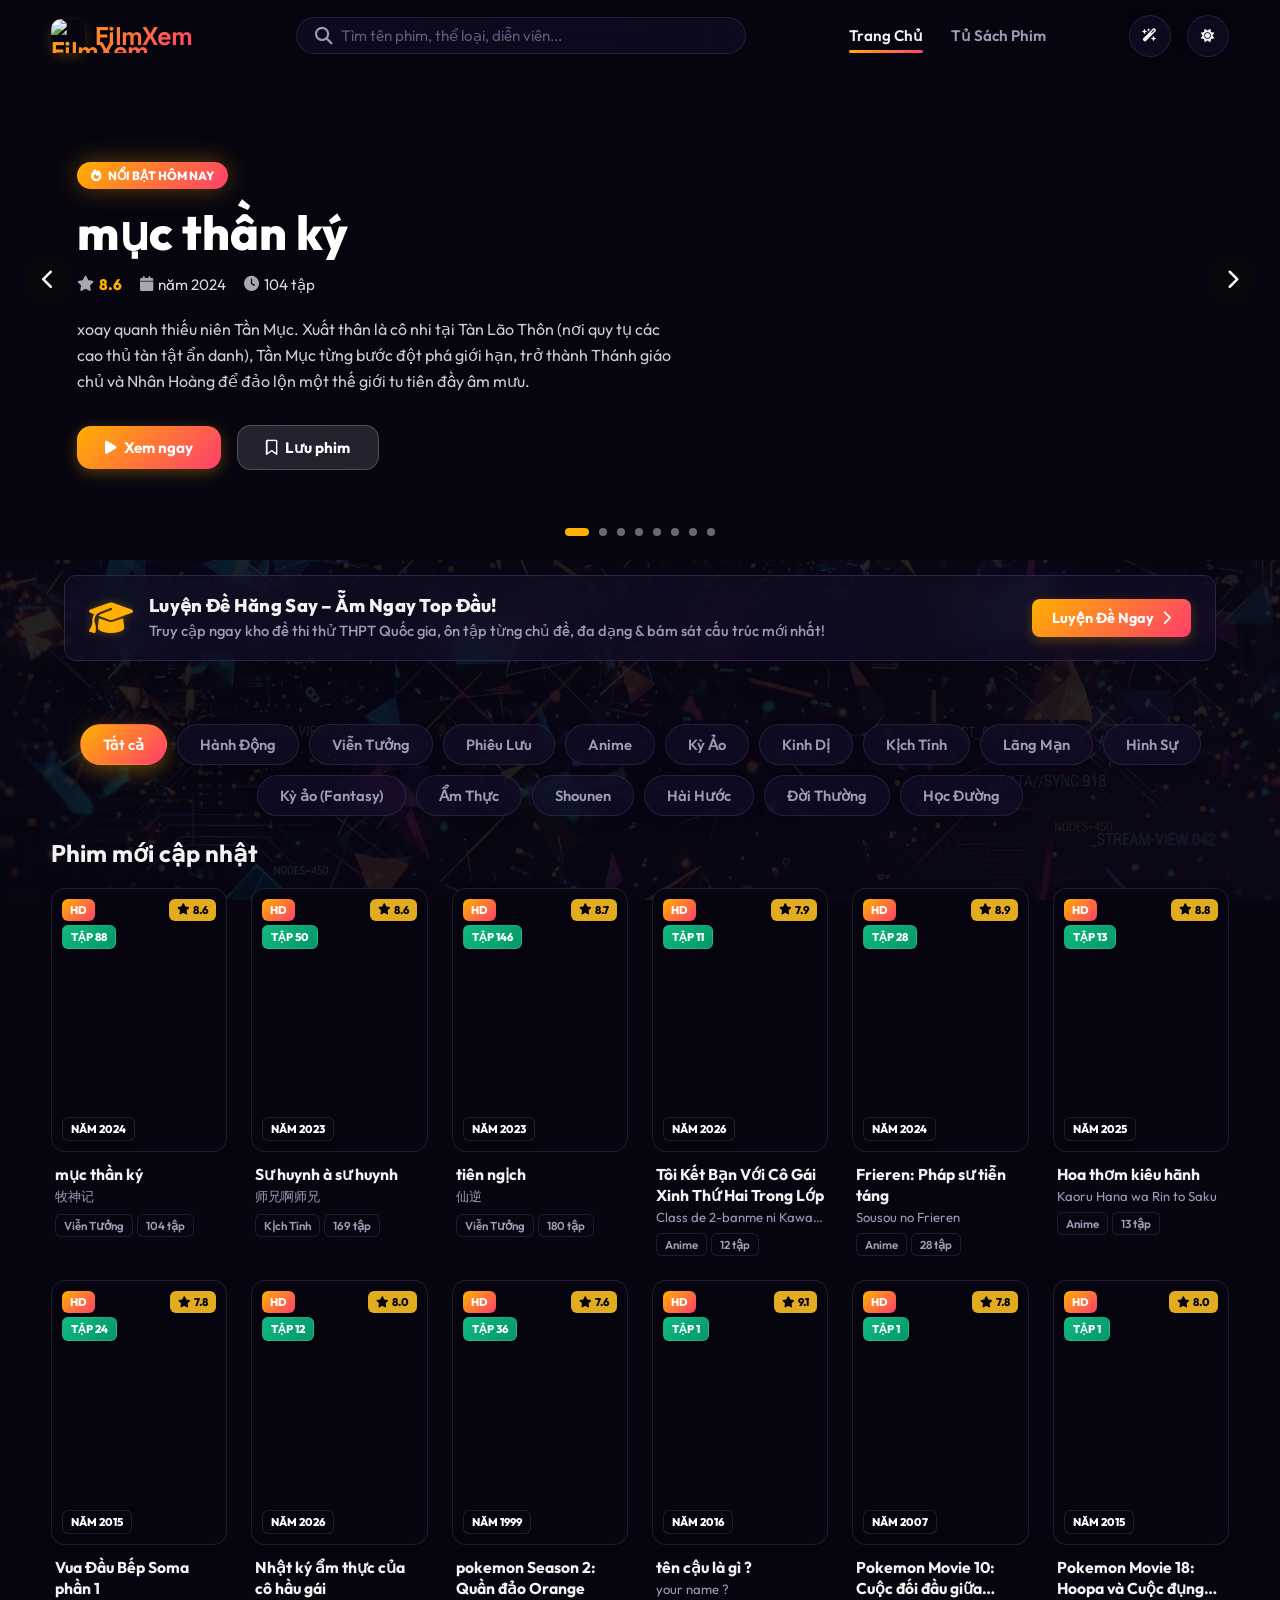
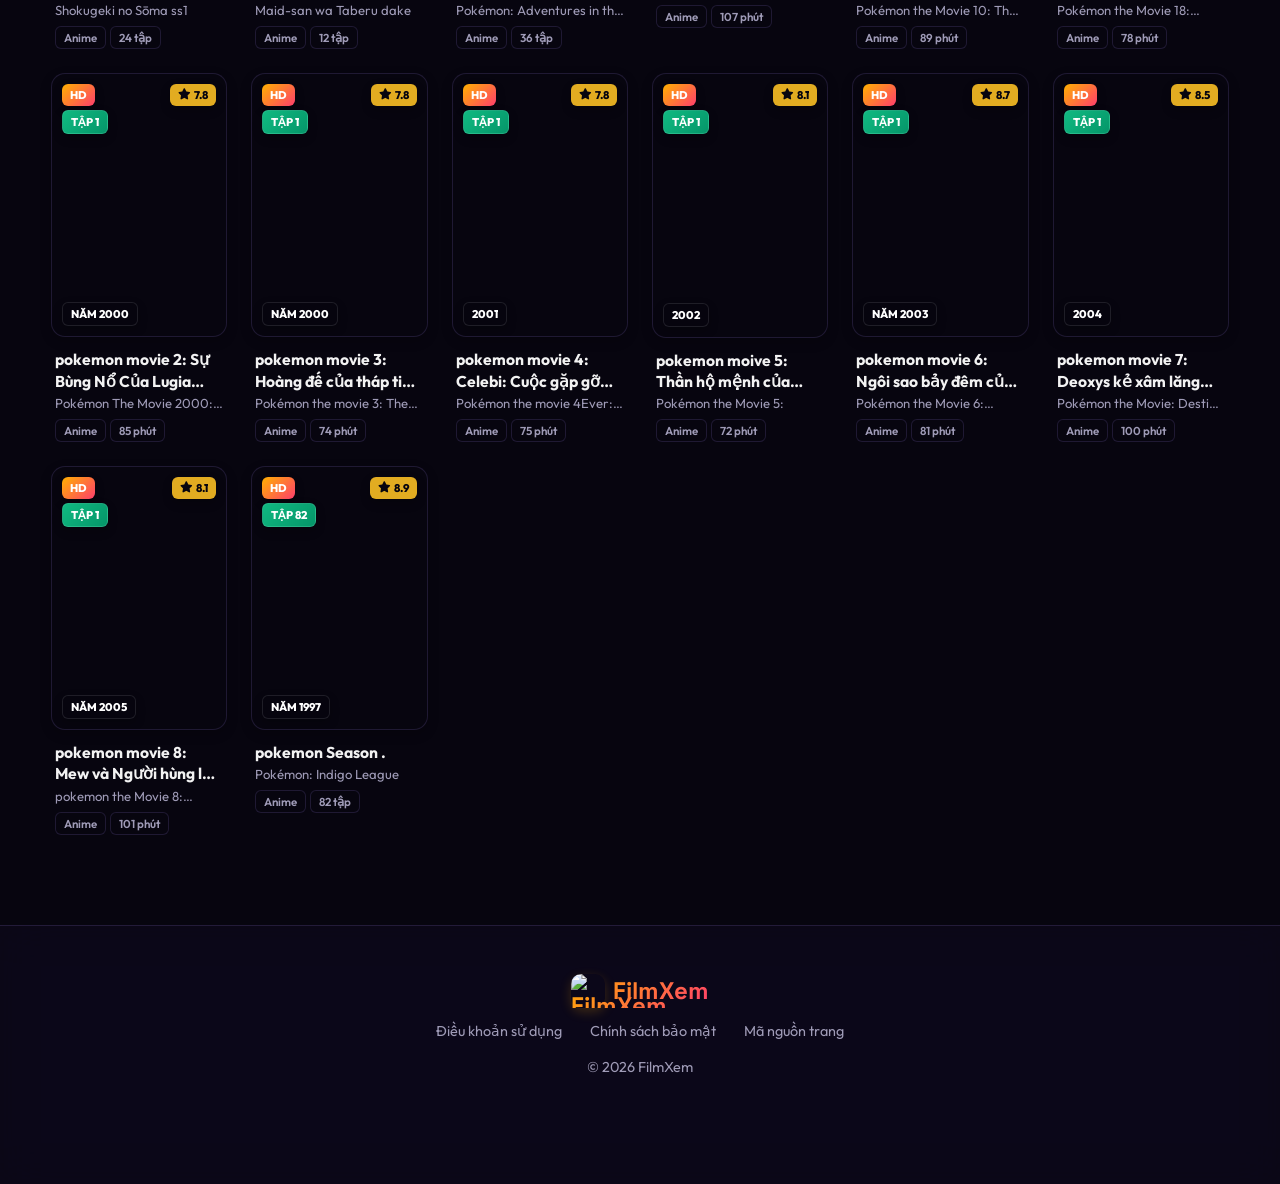
==== commit f01d655b: "add promotional banner to index, implement homepage styles, and create loom layout page" ====
--- a/index.html
+++ b/index.html
@@ -87,6 +87,24 @@
   </section>
 
   <!-- ==========================================
+       PROMOTIONAL DE THI BANNER
+       ========================================== -->
+  <a href="https://khanhdocnope.github.io/de-thi/" target="_blank" class="promo-banner-container" id="promoDeThiBanner">
+    <div class="promo-banner-content">
+      <div class="promo-banner-icon">
+        <i class="fa-solid fa-graduation-cap"></i>
+      </div>
+      <div class="promo-banner-text">
+        <span class="promo-banner-title">Luyện Đề Hăng Say – Ẵm Ngay Top Đầu!</span>
+        <span class="promo-banner-slogan">Truy cập ngay kho đề thi thử THPT Quốc gia, ôn tập từng chủ đề, đa dạng & bám sát cấu trúc mới nhất!</span>
+      </div>
+    </div>
+    <div class="promo-banner-action">
+      Luyện Đề Ngay <i class="fa-solid fa-chevron-right"></i>
+    </div>
+  </a>
+
+  <!-- ==========================================
        CATEGORIES / GENRES
        ========================================== -->
   <section class="categories-section" id="categoriesSection">
--- a/css/main.css
+++ b/css/main.css
@@ -14,25 +14,27 @@
   --text-primary: #17122B;
   --text-secondary: #6B658A;
   --text-muted: #A39EB9;
-  
-  --accent: #FF9500;           /* Golden/Amber */
+
+  --accent: #FF9500;
+  /* Golden/Amber */
   --accent-rgb: 255, 149, 0;
   --accent-gradient: linear-gradient(135deg, #FF9500, #FF5E3A);
   --accent-gradient-text: linear-gradient(135deg, #FF9500, #FF5E3A);
   --accent-light: rgba(255, 149, 0, 0.08);
-  
-  --border-color: rgba(139, 92, 246, 0.15); /* Soft purple border */
+
+  --border-color: rgba(139, 92, 246, 0.15);
+  /* Soft purple border */
   --glass-bg: rgba(255, 255, 255, 0.7);
   --glass-border: rgba(139, 92, 246, 0.15);
   --backdrop-blur: blur(20px) saturate(180%);
-  
+
   /* Shadows - Minimal & premium */
   --shadow-sm: 0 4px 12px rgba(139, 92, 246, 0.05);
   --shadow-md: 0 8px 24px rgba(139, 92, 246, 0.08);
   --shadow-lg: 0 16px 40px rgba(139, 92, 246, 0.12);
   --card-shadow: 0 10px 30px rgba(139, 92, 246, 0.08);
   --glow-accent: 0 0 20px rgba(255, 149, 0, 0.3);
-  
+
   /* Radii */
   --radius-sm: 10px;
   --radius-md: 14px;
@@ -48,23 +50,30 @@
 
 /* Dark Mode Variables (Netflix/Apple TV+ style but with Obsidian Purple flavor) */
 body.dark-mode {
-  --bg-primary: #07050F;       /* Obsidian Purple-Black */
-  --bg-secondary: rgba(19, 14, 38, 0.65);     /* Transparent Purple Glass */
-  --text-primary: rgba(255, 255, 255, 0.95); /* Pure white */
-  --text-secondary: #9F9BB7;   /* Muted lilac gray */
-  --text-muted: #5F597C;       /* Darker muted purple-gray */
-  
-  --accent: #FFB000;           /* Vibrant golden yellow */
+  --bg-primary: #07050F;
+  /* Obsidian Purple-Black */
+  --bg-secondary: rgba(19, 14, 38, 0.65);
+  /* Transparent Purple Glass */
+  --text-primary: rgba(255, 255, 255, 0.95);
+  /* Pure white */
+  --text-secondary: #9F9BB7;
+  /* Muted lilac gray */
+  --text-muted: #5F597C;
+  /* Darker muted purple-gray */
+
+  --accent: #FFB000;
+  /* Vibrant golden yellow */
   --accent-rgb: 255, 176, 0;
   --accent-gradient: linear-gradient(135deg, #FFB000, #FF3E6C);
   --accent-gradient-text: linear-gradient(135deg, #FFB000, #FF3E6C);
   --accent-light: rgba(255, 176, 0, 0.12);
-  
-  --border-color: rgba(167, 139, 250, 0.15);     /* Dark purple border */
+
+  --border-color: rgba(167, 139, 250, 0.15);
+  /* Dark purple border */
   --glass-bg: rgba(14, 10, 27, 0.65);
   --glass-border: rgba(167, 139, 250, 0.15);
   --backdrop-blur: blur(24px) saturate(190%);
-  
+
   --shadow-sm: 0 4px 12px rgba(0, 0, 0, 0.2);
   --shadow-md: 0 12px 30px rgba(0, 0, 0, 0.3);
   --shadow-lg: 0 24px 50px rgba(0, 0, 0, 0.4);
@@ -127,13 +136,16 @@
   width: 8px;
   height: 8px;
 }
+
 ::-webkit-scrollbar-track {
   background: var(--bg-primary);
 }
+
 ::-webkit-scrollbar-thumb {
   background: var(--border-color);
   border-radius: var(--radius-full);
 }
+
 ::-webkit-scrollbar-thumb:hover {
   background: var(--text-muted);
 }
@@ -141,6 +153,7 @@
 .no-scrollbar::-webkit-scrollbar {
   display: none;
 }
+
 .no-scrollbar {
   -ms-overflow-style: none;
   scrollbar-width: none;
@@ -165,10 +178,10 @@
   align-items: center;
   justify-content: space-between;
   padding: 0 4%;
-  transition: background-color 0.4s cubic-bezier(0.16, 1, 0.3, 1), 
-              border-color 0.4s cubic-bezier(0.16, 1, 0.3, 1),
-              backdrop-filter 0.4s cubic-bezier(0.16, 1, 0.3, 1),
-              box-shadow 0.4s cubic-bezier(0.16, 1, 0.3, 1);
+  transition: background-color 0.4s cubic-bezier(0.16, 1, 0.3, 1),
+    border-color 0.4s cubic-bezier(0.16, 1, 0.3, 1),
+    backdrop-filter 0.4s cubic-bezier(0.16, 1, 0.3, 1),
+    box-shadow 0.4s cubic-bezier(0.16, 1, 0.3, 1);
 }
 
 .main-header.scrolled {
@@ -276,7 +289,8 @@
   padding: 8px 0;
 }
 
-.nav-link:hover, .nav-link.active {
+.nav-link:hover,
+.nav-link.active {
   color: var(--text-primary);
 }
 
@@ -292,7 +306,8 @@
   border-radius: var(--radius-full);
 }
 
-.nav-link:hover::after, .nav-link.active::after {
+.nav-link:hover::after,
+.nav-link.active::after {
   width: 100%;
 }
 
@@ -400,6 +415,7 @@
     opacity: 0;
     transform: translateY(30px) scale(0.95);
   }
+
   to {
     opacity: 1;
     transform: translateY(0) scale(1);
@@ -419,8 +435,8 @@
   background-color: var(--bg-primary);
   border: 1.5px solid var(--border-color);
   transition: transform 0.4s cubic-bezier(0.16, 1, 0.3, 1),
-              box-shadow 0.4s cubic-bezier(0.16, 1, 0.3, 1),
-              border-color 0.4s cubic-bezier(0.16, 1, 0.3, 1);
+    box-shadow 0.4s cubic-bezier(0.16, 1, 0.3, 1),
+    border-color 0.4s cubic-bezier(0.16, 1, 0.3, 1);
   box-shadow: var(--shadow-sm);
 }
 
@@ -516,7 +532,7 @@
   box-shadow: 0 4px 15px rgba(var(--accent-rgb), 0.4);
   transform: scale(0.7) rotate(-45deg);
   transition: transform 0.4s cubic-bezier(0.175, 0.885, 0.32, 1.275),
-              box-shadow 0.4s ease;
+    box-shadow 0.4s ease;
 }
 
 .movie-card:hover .play-circle {
@@ -688,6 +704,7 @@
     opacity: 0;
     transform: translateY(24px);
   }
+
   to {
     opacity: 1;
     transform: translateY(0);
@@ -706,7 +723,8 @@
     padding-bottom: var(--mobile-nav-height);
   }
 
-  .desktop-nav, .search-container {
+  .desktop-nav,
+  .search-container {
     display: none;
   }
 
@@ -768,6 +786,4 @@
   animation: none !important;
   opacity: 1 !important;
   transform: none !important;
-}
-
-
+}
--- a/css/home.css
+++ b/css/home.css
@@ -783,4 +783,109 @@
   background-color: #151221;
   border-color: #2E224F;
   color: var(--text-secondary);
+}
+
+/* ==========================================
+   PROMO BANNER DE THI
+   ========================================== */
+.promo-banner-container {
+  max-width: 1200px;
+  width: 90%;
+  margin: 15px auto 25px auto;
+  padding: 18px 24px;
+  border-radius: 12px;
+  background: rgba(255, 255, 255, 0.45);
+  backdrop-filter: blur(20px);
+  -webkit-backdrop-filter: blur(20px);
+  border: 1.5px solid var(--border-color);
+  box-shadow: 0 8px 32px rgba(0, 0, 0, 0.05);
+  transition: all 0.3s cubic-bezier(0.4, 0, 0.2, 1);
+  display: flex;
+  justify-content: space-between;
+  align-items: center;
+  gap: 20px;
+  text-decoration: none;
+}
+
+body.dark-mode .promo-banner-container {
+  background: rgba(21, 16, 40, 0.55);
+  border-color: #2E224F;
+  box-shadow: 0 8px 32px rgba(0, 0, 0, 0.25);
+}
+
+.promo-banner-container:hover {
+  transform: translateY(-3px);
+  border-color: var(--accent);
+  box-shadow: 0 12px 40px rgba(var(--accent-rgb), 0.15);
+}
+
+.promo-banner-content {
+  display: flex;
+  align-items: center;
+  gap: 16px;
+}
+
+.promo-banner-icon {
+  font-size: 2.2rem;
+  color: var(--accent);
+  text-shadow: 0 0 10px rgba(var(--accent-rgb), 0.3);
+  display: flex;
+  align-items: center;
+  justify-content: center;
+  flex-shrink: 0;
+}
+
+.promo-banner-text {
+  display: flex;
+  flex-direction: column;
+  gap: 4px;
+}
+
+.promo-banner-title {
+  font-size: 1.15rem;
+  font-weight: 800;
+  color: var(--text-primary);
+  letter-spacing: 0.3px;
+}
+
+.promo-banner-slogan {
+  font-size: 0.92rem;
+  color: var(--text-secondary);
+  font-weight: 500;
+  line-height: 1.4;
+}
+
+.promo-banner-action {
+  display: flex;
+  align-items: center;
+  gap: 8px;
+  padding: 10px 20px;
+  background: var(--accent-gradient);
+  color: white !important;
+  font-weight: 700;
+  font-size: 0.9rem;
+  border-radius: 8px;
+  transition: all 0.3s;
+  box-shadow: 0 4px 12px rgba(var(--accent-rgb), 0.25);
+  white-space: nowrap;
+  flex-shrink: 0;
+}
+
+.promo-banner-container:hover .promo-banner-action {
+  box-shadow: 0 6px 16px rgba(var(--accent-rgb), 0.4);
+  transform: scale(1.03);
+}
+
+@media (max-width: 768px) {
+  .promo-banner-container {
+    flex-direction: column;
+    align-items: flex-start;
+    padding: 20px;
+    gap: 16px;
+    margin: 10px auto 20px auto;
+  }
+  .promo-banner-action {
+    width: 100%;
+    justify-content: center;
+  }
 }
